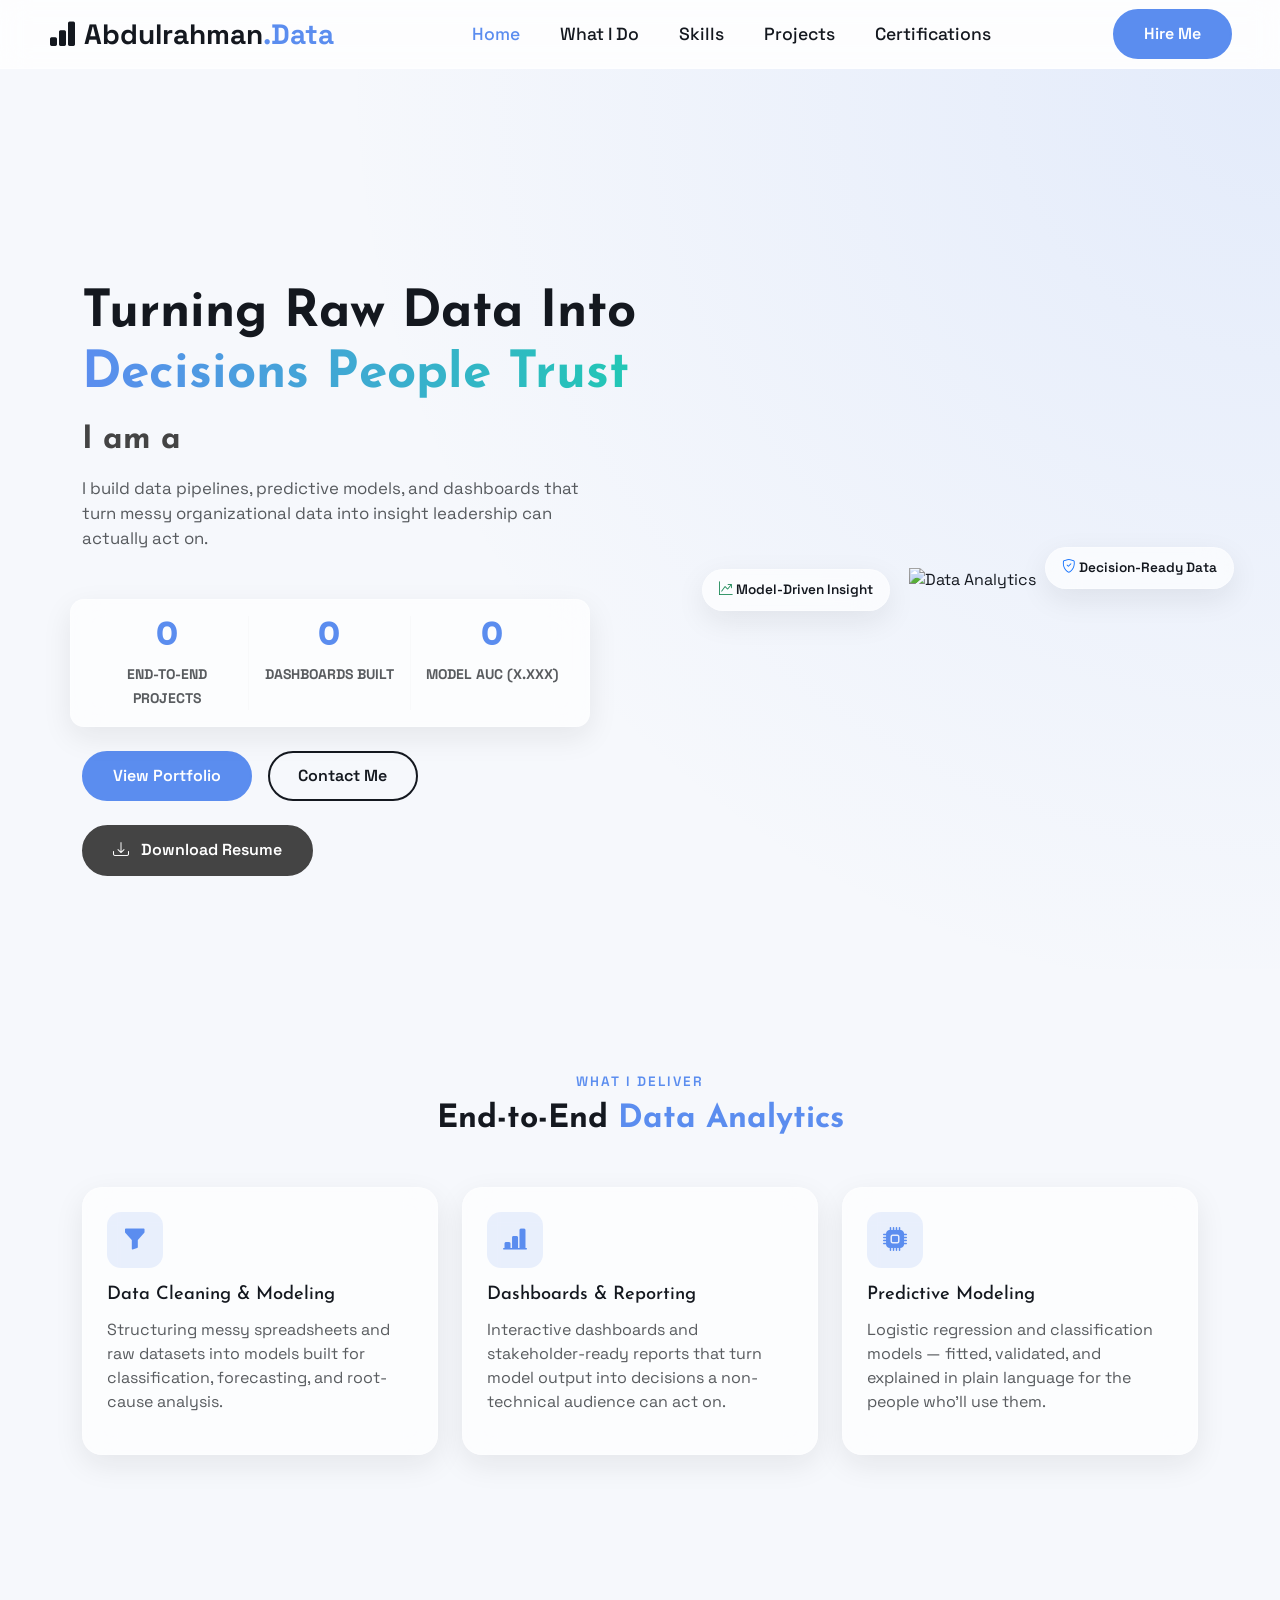
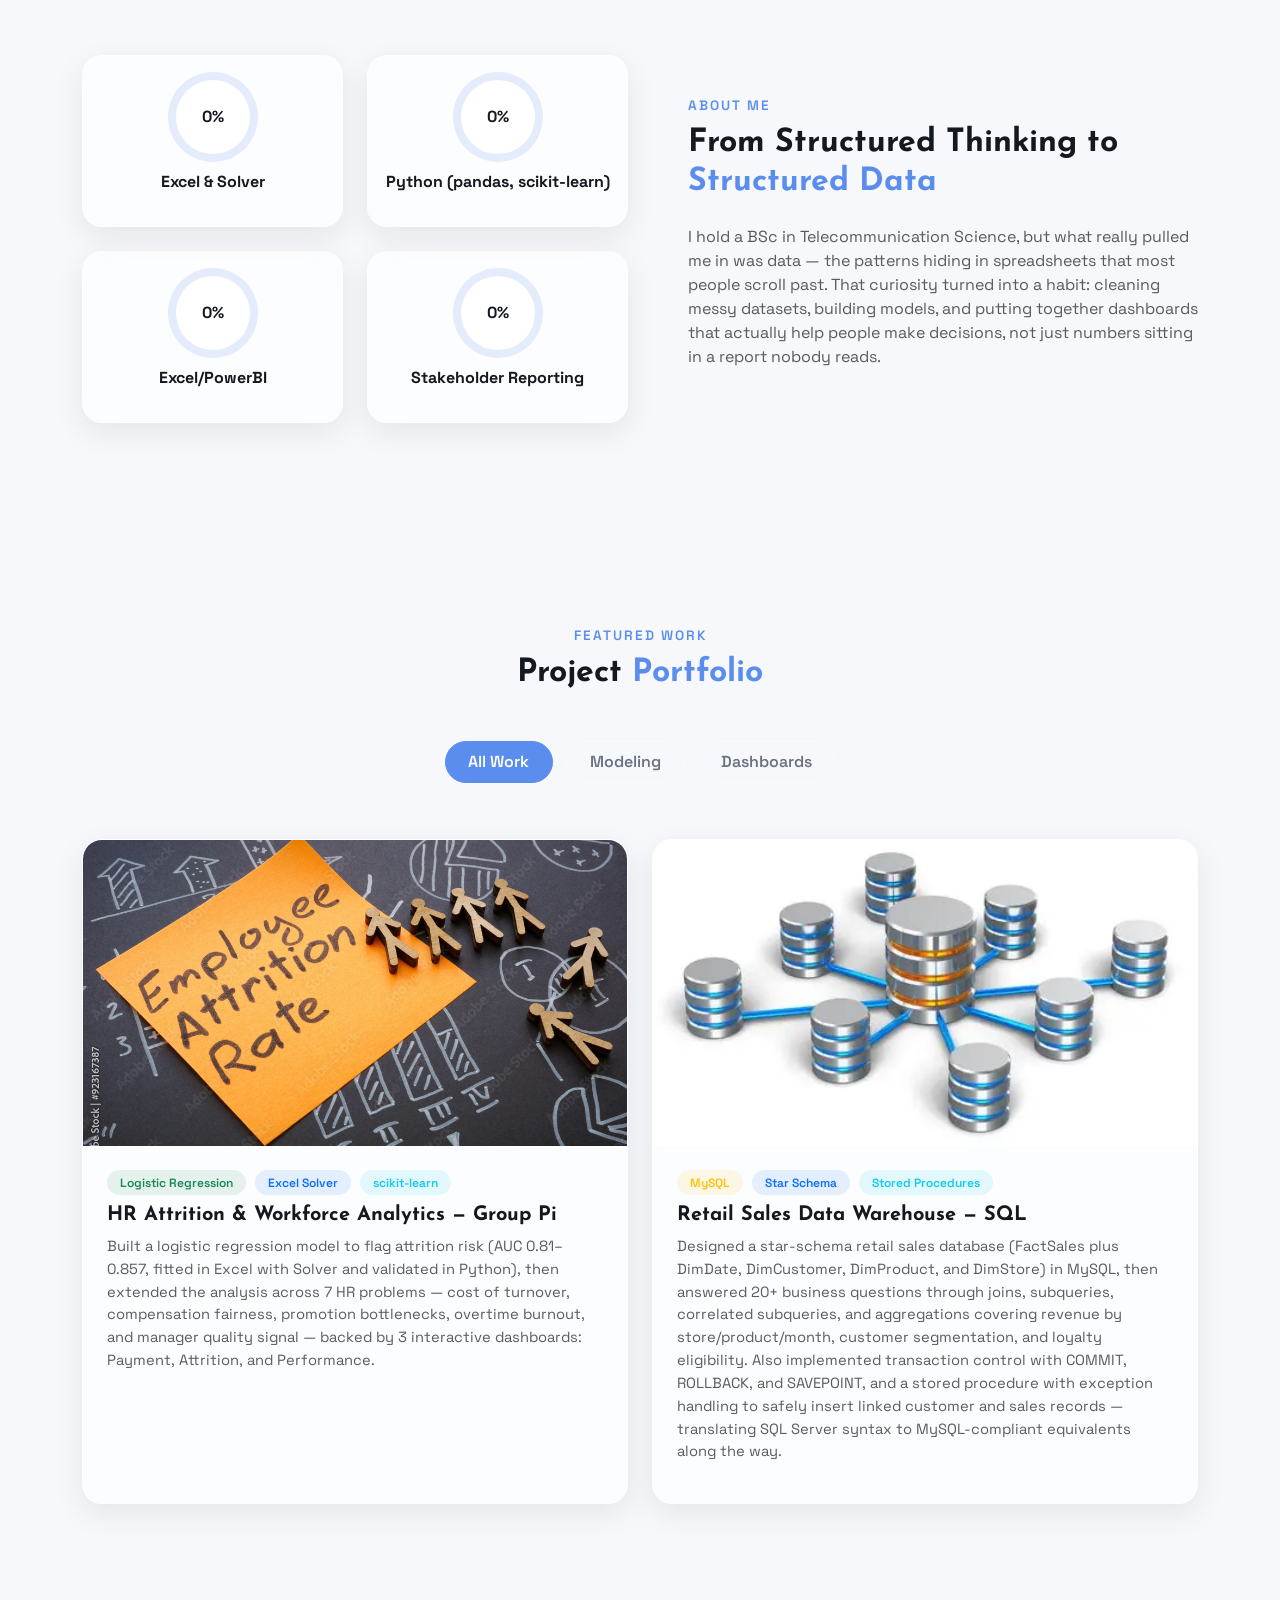
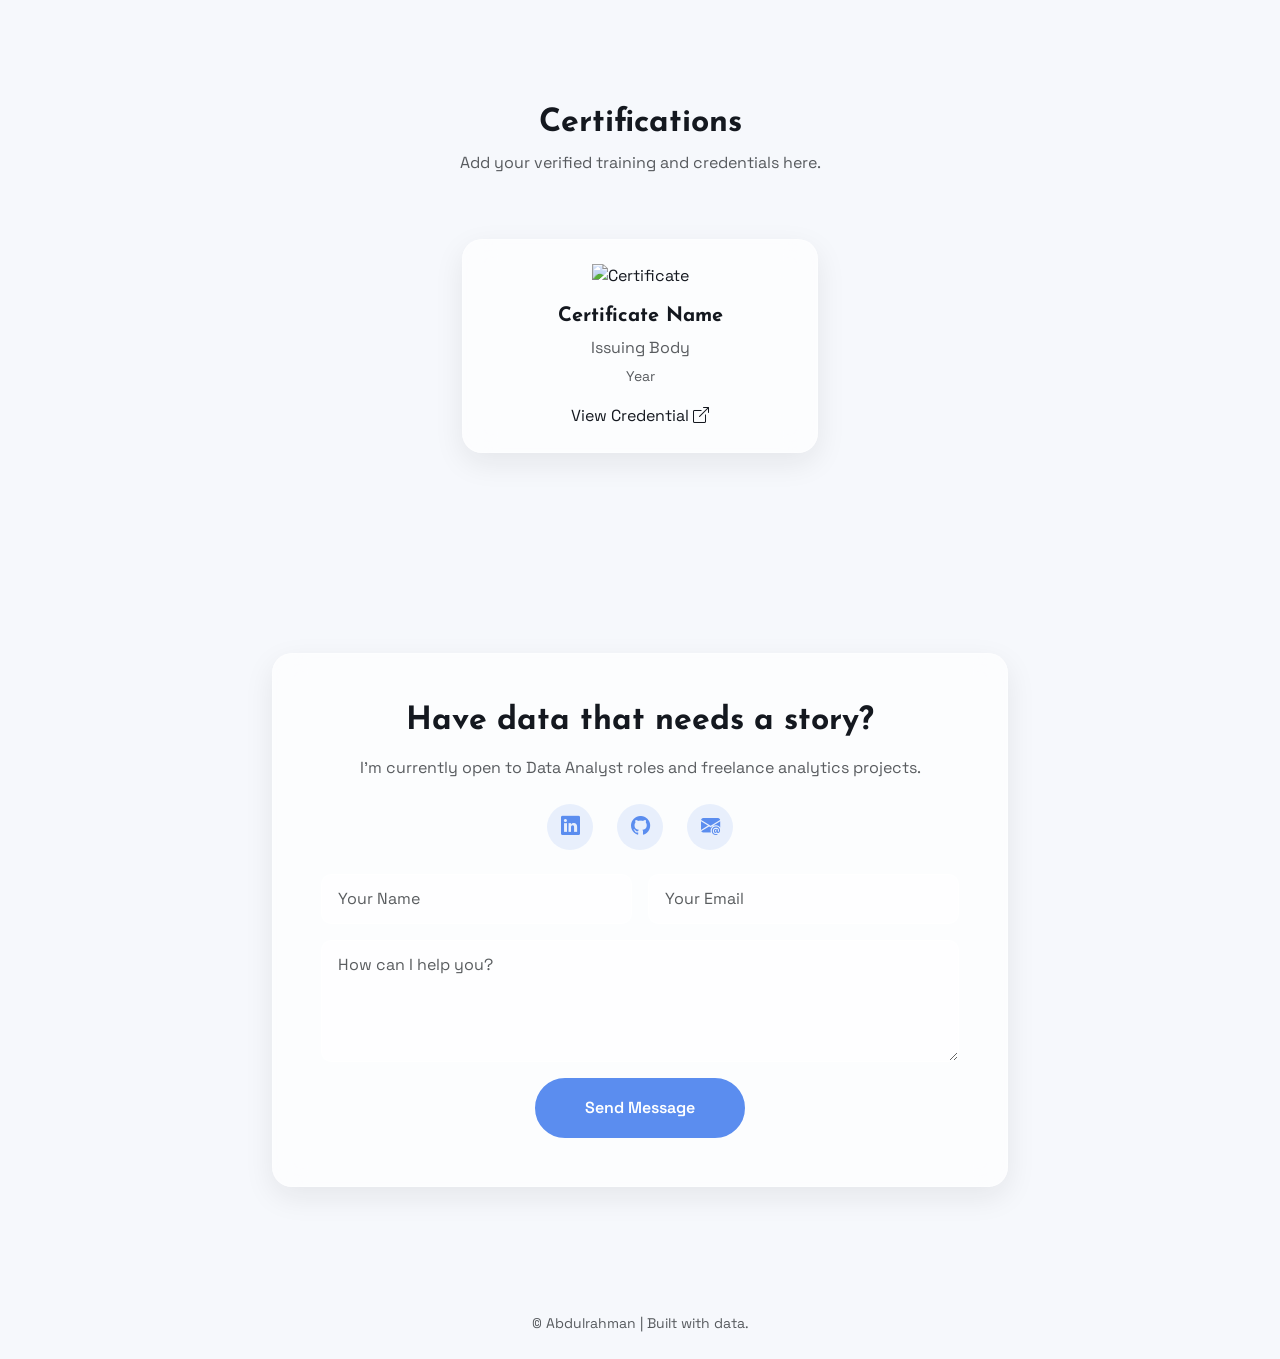
==== index.html @ 3215be4c "images" ====
<!DOCTYPE html>
<html lang="en">

<head>
  <meta charset="UTF-8" />
  <meta http-equiv="X-UA-Compatible" content="IE=edge" />
  <meta name="viewport" content="width=device-width, initial-scale=1.0" />
  <title>Abdulrahman | Data Analyst</title>

  <link href="https://cdn.jsdelivr.net/npm/bootstrap@5.2.3/dist/css/bootstrap.min.css" rel="stylesheet" />
  <link rel="stylesheet" href="style.css" />

  <link rel="preconnect" href="https://fonts.googleapis.com" />
  <link rel="preconnect" href="https://fonts.gstatic.com" crossorigin />
  <link
    href="https://fonts.googleapis.com/css2?family=Josefin+Sans:wght@300;400;600;700&family=Space+Grotesk:wght@300;500;700&display=swap"
    rel="stylesheet" />

  <link rel="stylesheet" href="https://cdn.jsdelivr.net/npm/bootstrap-icons@1.10.4/font/bootstrap-icons.css" />
  <link rel="stylesheet" href="https://unpkg.com/aos@next/dist/aos.css" />

  <script src="https://ajax.googleapis.com/ajax/libs/jquery/3.6.4/jquery.min.js"></script>
  <script src="https://unpkg.com/typed.js@2.0.16/dist/typed.umd.js"></script>
</head>

<body>

  <!-- ============ NAV ============ -->
  <nav id="navbar-top" class="navbar navbar-expand-lg navbar-light fixed-top glass-nav">
    <div class="container-fluid px-5">
      <a class="navbar-brand fw-bold fs-3 brand-text" href="#">
        <i class="bi bi-bar-chart-fill me-2"></i>Abdulrahman<span style="color:var(--primary)">.Data</span>
      </a>
      <button class="nav-menu d-md-none" type="button" data-bs-toggle="collapse" data-bs-target="#navbarNav">
        <i class="bi bi-list"></i>
      </button>
      <div class="collapse navbar-collapse justify-content-center" id="navbarNav">
        <ul class="navbar-nav gap-4" style="font-size: 1.1rem">
          <li class="nav-item"><a class="nav-link active" href="#home">Home</a></li>
          <li class="nav-item"><a class="nav-link" href="#service">What I Do</a></li>
          <li class="nav-item"><a class="nav-link" href="#about">Skills</a></li>
          <li class="nav-item"><a class="nav-link" href="#portfolio">Projects</a></li>
          <li class="nav-item"><a class="nav-link" href="#certifications">Certifications</a></li>
        </ul>
      </div>
      <a href="#contact" class="d-none d-md-block">
        <button class="c-btn glow-on-hover">Hire Me</button>
      </a>
    </div>
  </nav>

  <!-- ============ HERO ============ -->
  <section class="home d-flex align-items-center position-relative" id="home">
    <canvas id="neural-canvas"></canvas>

    <div class="container position-relative z-2">
      <div class="row justify-content-between align-items-center">

        <div class="col-lg-7 text-center text-lg-start" data-aos="fade-right">
          <h2 class="hero-title">
            Turning Raw Data Into <br />
            <span class="text-gradient">Decisions People Trust</span>
          </h2>

          <h3 class="mt-3 fs-2 fw-bold" style="color: #444;">
            I am a <span class="auto-type" style="color: var(--primary);"></span>
          </h3>

          <p class="text-muted hero-desc mt-3">
            I build data pipelines, predictive models, and dashboards that turn messy
            organizational data into insight leadership can actually act on.
          </p>

          <div class="row mt-5 mb-4 counter-wrapper glass-panel p-3">
            <div class="col-4 text-center border-end border-light">
              <h2 class="fw-bold counter-value" data-target="7">0</h2>
              <small class="text-uppercase fw-bold text-muted">End-to-End Projects</small>
            </div>
            <div class="col-4 text-center border-end border-light">
              <h2 class="fw-bold counter-value" data-target="3">0</h2>
              <small class="text-uppercase fw-bold text-muted">Dashboards Built</small>
            </div>
            <div class="col-4 text-center">
              <h2 class="fw-bold counter-value" data-target="857" data-decimal="true">0</h2>
              <small class="text-uppercase fw-bold text-muted">Model AUC (x.xxx)</small>
            </div>
          </div>

          <div class="d-flex gap-3 justify-content-center justify-content-lg-start">
            <a href="#portfolio" class="c-btn glow-on-hover">View Portfolio</a>
            <a href="#contact" class="c-btn-outline">Contact Me</a>
          </div>

          <div class="mt-4 d-flex justify-content-center justify-content-lg-start">
            <a href="resume.pdf" download class="c-btn glow-on-hover" style="background:#444; border-color:#444;">
              <i class="bi bi-download me-2"></i>
              Download Resume
            </a>
          </div>
        </div>

        <div class="col-lg-5 d-none d-lg-block text-center" data-aos="fade-left">
          <div class="hero-img-container">
            <img src="images/hero-placeholder.png" class="img-fluid floating-anim" alt="Data Analytics" />
            <div class="floating-badge badge-1 glass-card">
              <i class="bi bi-graph-up-arrow text-success"></i> Model-Driven Insight
            </div>
            <div class="floating-badge badge-2 glass-card">
              <i class="bi bi-shield-check text-primary"></i> Decision-Ready Data
            </div>
          </div>
        </div>

      </div>
    </div>
  </section>

  <!-- ============ WHAT I DO ============ -->
  <section class="expertise section-padding" id="service">
    <div class="container">
      <div class="section-header text-center mb-5" data-aos="fade-up">
        <span class="sub-title">What I Deliver</span>
        <h2 class="fw-bold">End-to-End <span class="text-highlight">Data Analytics</span></h2>
      </div>

      <div class="row g-4">
        <div class="col-lg-4 col-md-6" data-aos="fade-up" data-aos-delay="100">
          <div class="service-card glass-card h-100 p-4">
            <div class="icon-box mb-3"><i class="bi bi-funnel-fill"></i></div>
            <h4>Data Cleaning &amp; Modeling</h4>
            <p class="text-muted">
              Structuring messy spreadsheets and raw datasets into models built for
              classification, forecasting, and root-cause analysis.
            </p>
          </div>
        </div>

        <div class="col-lg-4 col-md-6" data-aos="fade-up" data-aos-delay="200">
          <div class="service-card glass-card h-100 p-4">
            <div class="icon-box mb-3"><i class="bi bi-bar-chart-line-fill"></i></div>
            <h4>Dashboards &amp; Reporting</h4>
            <p class="text-muted">
              Interactive dashboards and stakeholder-ready reports that turn model
              output into decisions a non-technical audience can act on.
            </p>
          </div>
        </div>

        <div class="col-lg-4 col-md-6" data-aos="fade-up" data-aos-delay="300">
          <div class="service-card glass-card h-100 p-4">
            <div class="icon-box mb-3"><i class="bi bi-cpu-fill"></i></div>
            <h4>Predictive Modeling</h4>
            <p class="text-muted">
              Logistic regression and classification models — fitted, validated,
              and explained in plain language for the people who'll use them.
            </p>
          </div>
        </div>
      </div>
    </div>
  </section>

  <!-- ============ SKILLS ============ -->
  <section class="skill section-padding position-relative" id="about">
    <div class="container">
      <div class="row align-items-center">
        <div class="col-lg-6" data-aos="fade-right">
          <div class="row g-4">
            <div class="col-6">
              <div class="skill-card glass-card text-center p-3">
                <div class="circular-progress skill-excel mx-auto">
                  <span class="progress-value skill-excel-val">0%</span>
                </div>
                <p class="mt-2 fw-bold">Excel &amp; Solver</p>
              </div>
            </div>
            <div class="col-6">
              <div class="skill-card glass-card text-center p-3">
                <div class="circular-progress skill-python mx-auto">
                  <span class="progress-value skill-python-val">0%</span>
                </div>
                <p class="mt-2 fw-bold">Python (pandas, scikit-learn)</p>
              </div>
            </div>
            <div class="col-6">
              <div class="skill-card glass-card text-center p-3">
                <div class="circular-progress skill-dash mx-auto">
                  <span class="progress-value skill-dash-val">0%</span>
                </div>
                <p class="mt-2 fw-bold">Excel/PowerBI</p>
              </div>
            </div>
            <div class="col-6">
              <div class="skill-card glass-card text-center p-3">
                <div class="circular-progress skill-report mx-auto">
                  <span class="progress-value skill-report-val">0%</span>
                </div>
                <p class="mt-2 fw-bold">Stakeholder Reporting</p>
              </div>
            </div>
          </div>
        </div>

        <div class="col-lg-6 mt-5 mt-lg-0 ps-lg-5" data-aos="fade-left">
          <span class="sub-title">About Me</span>
          <h2 class="fw-bold mb-4">From Structured Thinking to <span class="text-highlight">Structured Data</span></h2>
          <p class="text-muted">
            I hold a BSc in Telecommunication Science, but what really pulled me in
            was data — the patterns hiding in spreadsheets that most people scroll
            past. That curiosity turned into a habit: cleaning messy datasets,
            building models, and putting together dashboards that actually help
            people make decisions, not just numbers sitting in a report nobody reads.
          </p>
        </div>
      </div>
    </div>
  </section>

  <!-- ============ PORTFOLIO ============ -->
  <section class="portfolio section-padding" id="portfolio">
    <div class="container">
      <div class="section-header text-center mb-5">
        <span class="sub-title">Featured Work</span>
        <h2 class="fw-bold">Project <span class="text-highlight">Portfolio</span></h2>
      </div>

      <div id="myBtnContainer" class="text-center mb-5">
        <button class="filter-item active" data-filter="all">All Work</button>
        <button class="filter-item" data-filter="modeling">Modeling</button>
        <button class="filter-item" data-filter="dashboard">Dashboards</button>
      </div>

      <div class="row g-4 portfolio-container">

        <!-- Project 1: HR Attrition Capstone (real project) -->
        <div class="col-lg-6 post modeling dashboard all" data-aos="zoom-in">
          <div class="project-card glass-card">
            <div class="card-img-wrapper">
              <img src="images/attrition.png" class="card-img-top" alt="HR Attrition Capstone">
              <div class="overlay">
                <a href="#" target="_blank">
                  <i class="bi bi-link-45deg"></i>
                </a>
              </div>
            </div>
            <div class="card-body p-4">
              <div class="tags mb-2">
                <span class="badge bg-success bg-opacity-10 text-success">Logistic Regression</span>
                <span class="badge bg-primary bg-opacity-10 text-primary">Excel Solver</span>
                <span class="badge bg-info bg-opacity-10 text-info">scikit-learn</span>
              </div>
              <h5 class="fw-bold">HR Attrition &amp; Workforce Analytics — Group Pi</h5>
              <p class="text-small text-muted">
                Built a logistic regression model to flag attrition risk (AUC 0.81–0.857,
                fitted in Excel with Solver and validated in Python), then extended the
                analysis across 7 HR problems — cost of turnover, compensation fairness,
                promotion bottlenecks, overtime burnout, and manager quality signal —
                backed by 3 interactive dashboards: Payment, Attrition, and Performance.
              </p>
            </div>
          </div>
        </div>

        <!-- Project 2: SQL Retail Sales Data Warehouse -->
        <div class="col-lg-6 post modeling all" data-aos="zoom-in">
          <div class="project-card glass-card">
            <div class="card-img-wrapper">
              <img src="images/sql.png" class="card-img-top" alt="SQL Retail Sales Data Warehouse">
              <div class="overlay">
                <a href="#" target="_blank">
                  <i class="bi bi-link-45deg"></i>
                </a>
              </div>
            </div>
            <div class="card-body p-4">
              <div class="tags mb-2">
                <span class="badge bg-warning bg-opacity-10 text-warning">MySQL</span>
                <span class="badge bg-primary bg-opacity-10 text-primary">Star Schema</span>
                <span class="badge bg-info bg-opacity-10 text-info">Stored Procedures</span>
              </div>
              <h5 class="fw-bold">Retail Sales Data Warehouse — SQL</h5>
              <p class="text-small text-muted">
                Designed a star-schema retail sales database (FactSales plus DimDate,
                DimCustomer, DimProduct, and DimStore) in MySQL, then answered 20+
                business questions through joins, subqueries, correlated subqueries,
                and aggregations covering revenue by store/product/month, customer
                segmentation, and loyalty eligibility. Also implemented transaction
                control with COMMIT, ROLLBACK, and SAVEPOINT, and a stored procedure
                with exception handling to safely insert linked customer and sales
                records — translating SQL Server syntax to MySQL-compliant equivalents
                along the way.
              </p>
            </div>
          </div>
        </div>

      </div>
    </div>
  </section>

  <!-- ============ CERTIFICATIONS ============ -->
  <section class="certifications section-padding" id="certifications">
    <div class="container">
      <div class="row mb-5">
        <div class="col text-center" data-aos="fade-up">
          <h2 class="section-title">Certifications</h2>
          <p class="text-muted">
            Add your verified training and credentials here.
          </p>
        </div>
      </div>

      <div class="row g-4 justify-content-center">
        <!-- Duplicate this card for each certificate -->
        <div class="col-md-6 col-lg-4" data-aos="fade-up">
          <div class="glass-card p-4 h-100 text-center">
            <img src="images/cert-placeholder.png" class="img-fluid mb-3" style="max-height:100px;" alt="Certificate">
            <h5 class="fw-bold">Certificate Name</h5>
            <p class="text-muted mb-1">Issuing Body</p>
            <small class="text-muted">Year</small>
            <div class="mt-3">
              <a href="#" target="_blank" class="text-decoration-none">
                View Credential <i class="bi bi-box-arrow-up-right"></i>
              </a>
            </div>
          </div>
        </div>
      </div>
    </div>
  </section>

  <!-- ============ CONTACT ============ -->
  <section class="contact section-padding" id="contact">
    <div class="container">
      <div class="row justify-content-center">
        <div class="col-lg-8">
          <div class="glass-card p-5 text-center" data-aos="fade-up">
            <h2 class="fw-bold mb-3">Have data that needs a story?</h2>
            <p class="text-muted mb-4">
              I'm currently open to Data Analyst roles and freelance analytics projects.
            </p>

            <div class="d-flex justify-content-center gap-4 mb-4 social-icons">
              <a href="https://linkedin.com/in/your-profile" target="_blank"><i class="bi bi-linkedin"></i></a>
              <a href="https://github.com/your-username" target="_blank"><i class="bi bi-github"></i></a>
              <a href="mailto:your.email@example.com"><i class="bi bi-envelope-at-fill"></i></a>
            </div>

            <form action="https://formspree.io/f/your-form-id" method="POST" class="text-start">
              <div class="row g-3">
                <div class="col-md-6">
                  <input type="text" name="name" class="form-control glass-input" placeholder="Your Name" required>
                </div>
                <div class="col-md-6">
                  <input type="email" name="email" class="form-control glass-input" placeholder="Your Email" required>
                </div>
                <div class="col-12">
                  <textarea name="message" class="form-control glass-input" rows="4" placeholder="How can I help you?"
                    required></textarea>
                </div>
                <div class="col-12 text-center">
                  <button type="submit" class="c-btn glow-on-hover px-5 py-3">Send Message</button>
                </div>
              </div>
            </form>
          </div>
        </div>
      </div>
    </div>
  </section>

  <footer class="text-center py-4 text-muted">
    <small>&copy; <span id="year"></span> Abdulrahman | Built with data.</small>
  </footer>

  <button type="button" class="btn btn-floating" id="btn-back-to-top">
    <i class="bi bi-arrow-up"></i>
  </button>

  <script src="https://cdn.jsdelivr.net/npm/bootstrap@5.2.3/dist/js/bootstrap.bundle.min.js"></script>
  <script src="https://unpkg.com/aos@next/dist/aos.js"></script>
  <script>
    AOS.init({ duration: 1000, offset: 50, once: true });
  </script>
  <script src="script.js"></script>
</body>

</html>
---- style.css ----
/* ==========================================================
   Abdulrahman | Data Analyst — Portfolio Stylesheet
   ========================================================== */

:root {
  --primary: #5B8DEF;
  --primary-dark: #3D6BD6;
  --accent: #22C7B5;
  --dark: #14181F;
  --muted: #6B7280;
  --bg: #F6F8FC;
  --glass-bg: rgba(255, 255, 255, 0.65);
  --glass-border: rgba(255, 255, 255, 0.35);
  --radius-lg: 20px;
  --radius-md: 14px;
  --shadow-soft: 0 10px 30px rgba(20, 24, 31, 0.08);
  --shadow-hover: 0 18px 40px rgba(20, 24, 31, 0.14);
  --font-heading: "Josefin Sans", sans-serif;
  --font-body: "Space Grotesk", sans-serif;
}

* {
  box-sizing: border-box;
}

html {
  scroll-behavior: smooth;
}

body {
  font-family: var(--font-body);
  color: var(--dark);
  background: var(--bg);
  overflow-x: hidden;
}

h1, h2, h3, h4, h5, h6 {
  font-family: var(--font-heading);
  color: var(--dark);
}

a {
  text-decoration: none;
  color: inherit;
}

/* ============ UTILITIES ============ */
.text-gradient {
  background: linear-gradient(90deg, var(--primary), var(--accent));
  -webkit-background-clip: text;
  background-clip: text;
  color: transparent;
}

.text-highlight {
  color: var(--primary);
}

.sub-title {
  display: inline-block;
  font-weight: 600;
  letter-spacing: 2px;
  text-transform: uppercase;
  font-size: 0.85rem;
  color: var(--primary);
  margin-bottom: 0.5rem;
}

.section-padding {
  padding: 100px 0;
}

/* ============ GLASS ELEMENTS ============ */
.glass-nav {
  background: rgba(255, 255, 255, 0.75);
  backdrop-filter: blur(14px);
  -webkit-backdrop-filter: blur(14px);
  border-bottom: 1px solid var(--glass-border);
  transition: all 0.3s ease;
}

.glass-panel,
.glass-card {
  background: var(--glass-bg);
  backdrop-filter: blur(16px);
  -webkit-backdrop-filter: blur(16px);
  border: 1px solid var(--glass-border);
  border-radius: var(--radius-lg);
  box-shadow: var(--shadow-soft);
  transition: transform 0.3s ease, box-shadow 0.3s ease;
}

.glass-card:hover {
  transform: translateY(-6px);
  box-shadow: var(--shadow-hover);
}

.glass-input {
  background: rgba(255, 255, 255, 0.6);
  border: 1px solid var(--glass-border);
  border-radius: 10px;
  padding: 0.75rem 1rem;
}

.glass-input:focus {
  background: #fff;
  border-color: var(--primary);
  box-shadow: 0 0 0 3px rgba(91, 141, 239, 0.15);
  outline: none;
}

/* ============ NAV ============ */
.brand-text {
  color: var(--dark);
}

.navbar-nav .nav-link {
  color: var(--dark);
  font-weight: 500;
  position: relative;
}

.navbar-nav .nav-link.active,
.navbar-nav .nav-link:hover {
  color: var(--primary);
}

.nav-menu {
  background: transparent;
  border: none;
  font-size: 1.6rem;
  color: var(--dark);
}

/* ============ BUTTONS ============ */
.c-btn {
  display: inline-block;
  background: var(--primary);
  color: #fff;
  border: 2px solid var(--primary);
  padding: 0.7rem 1.8rem;
  border-radius: 50px;
  font-weight: 600;
  transition: all 0.3s ease;
}

.c-btn:hover {
  background: var(--primary-dark);
  border-color: var(--primary-dark);
  color: #fff;
  transform: translateY(-2px);
}

.c-btn-outline {
  display: inline-block;
  background: transparent;
  color: var(--dark);
  border: 2px solid var(--dark);
  padding: 0.7rem 1.8rem;
  border-radius: 50px;
  font-weight: 600;
  transition: all 0.3s ease;
}

.c-btn-outline:hover {
  background: var(--dark);
  color: #fff;
}

.glow-on-hover:hover {
  box-shadow: 0 0 20px rgba(91, 141, 239, 0.5);
}

/* ============ HERO ============ */
.home {
  min-height: 100vh;
  padding-top: 120px;
  position: relative;
  background: radial-gradient(circle at top right, rgba(91, 141, 239, 0.12), transparent 60%);
}

#neural-canvas {
  position: absolute;
  inset: 0;
  width: 100%;
  height: 100%;
  z-index: 1;
  pointer-events: none;
}

.z-2 {
  z-index: 2;
}

.hero-title {
  font-size: clamp(2.2rem, 4vw, 3.4rem);
  font-weight: 700;
  line-height: 1.2;
}

.hero-desc {
  max-width: 520px;
  font-size: 1.05rem;
}

.counter-wrapper {
  border-radius: var(--radius-md);
  max-width: 520px;
}

.counter-value {
  font-size: 2.2rem;
  color: var(--primary);
  margin-bottom: 0.2rem;
}

.hero-img-container {
  position: relative;
}

.floating-anim {
  animation: floatY 4s ease-in-out infinite;
}

@keyframes floatY {
  0%, 100% { transform: translateY(0); }
  50% { transform: translateY(-18px); }
}

.floating-badge {
  position: absolute;
  padding: 0.6rem 1rem;
  border-radius: 50px;
  font-size: 0.85rem;
  font-weight: 600;
  box-shadow: var(--shadow-soft);
}

.badge-1 {
  top: 10%;
  left: -10%;
}

.badge-2 {
  bottom: 12%;
  right: -8%;
}

/* ============ SERVICE / SKILL / EXPERTISE CARDS ============ */
.icon-box {
  width: 56px;
  height: 56px;
  display: flex;
  align-items: center;
  justify-content: center;
  border-radius: 14px;
  background: rgba(91, 141, 239, 0.12);
  color: var(--primary);
  font-size: 1.5rem;
}

.service-card h4 {
  font-size: 1.15rem;
  margin: 0.75rem 0;
}

.circular-progress {
  width: 90px;
  height: 90px;
  border-radius: 50%;
  background: conic-gradient(var(--primary) 0deg, rgba(91, 141, 239, 0.15) 0deg);
  display: flex;
  align-items: center;
  justify-content: center;
  position: relative;
}

.circular-progress::before {
  content: "";
  position: absolute;
  inset: 8px;
  background: #fff;
  border-radius: 50%;
}

.progress-value {
  position: relative;
  z-index: 1;
  font-weight: 700;
  color: var(--dark);
}

/* ============ PORTFOLIO ============ */
#myBtnContainer .filter-item {
  background: transparent;
  border: 1px solid var(--glass-border);
  padding: 0.5rem 1.4rem;
  margin: 0 0.3rem 0.5rem;
  border-radius: 50px;
  font-weight: 600;
  color: var(--muted);
  transition: all 0.25s ease;
}

#myBtnContainer .filter-item.active,
#myBtnContainer .filter-item:hover {
  background: var(--primary);
  border-color: var(--primary);
  color: #fff;
}

.project-card {
  overflow: hidden;
  height: 100%;
}

.card-img-wrapper {
  position: relative;
  overflow: hidden;
  aspect-ratio: 16 / 9;
  background: linear-gradient(135deg, rgba(91, 141, 239, 0.15), rgba(34, 199, 181, 0.15));
}

.card-img-wrapper img {
  width: 100%;
  height: 100%;
  object-fit: cover;
  transition: transform 0.4s ease;
}

.card-img-wrapper .overlay {
  position: absolute;
  inset: 0;
  background: rgba(20, 24, 31, 0.55);
  display: flex;
  align-items: center;
  justify-content: center;
  opacity: 0;
  transition: opacity 0.3s ease;
}

.card-img-wrapper .overlay i {
  color: #fff;
  font-size: 2rem;
}

.project-card:hover .card-img-wrapper .overlay {
  opacity: 1;
}

.project-card:hover .card-img-wrapper img {
  transform: scale(1.08);
}

.tags .badge {
  font-weight: 600;
  padding: 0.4rem 0.8rem;
  margin-right: 0.35rem;
  border-radius: 50px;
}

.text-small {
  font-size: 0.92rem;
  line-height: 1.55;
}

/* ============ CERTIFICATIONS ============ */
.section-title {
  font-weight: 700;
}

/* ============ CONTACT ============ */
.social-icons a {
  width: 46px;
  height: 46px;
  display: inline-flex;
  align-items: center;
  justify-content: center;
  border-radius: 50%;
  background: rgba(91, 141, 239, 0.12);
  color: var(--primary);
  font-size: 1.2rem;
  transition: all 0.25s ease;
}

.social-icons a:hover {
  background: var(--primary);
  color: #fff;
  transform: translateY(-3px);
}

/* ============ BACK TO TOP ============ */
#btn-back-to-top {
  position: fixed;
  bottom: 30px;
  right: 30px;
  width: 46px;
  height: 46px;
  border-radius: 50%;
  background: var(--primary);
  color: #fff;
  border: none;
  display: none;
  align-items: center;
  justify-content: center;
  box-shadow: var(--shadow-soft);
  z-index: 999;
}

#btn-back-to-top.show {
  display: flex;
}

/* ============ RESPONSIVE ============ */
@media (max-width: 768px) {
  .section-padding {
    padding: 70px 0;
  }
  .badge-1, .badge-2 {
    display: none;
  }
}
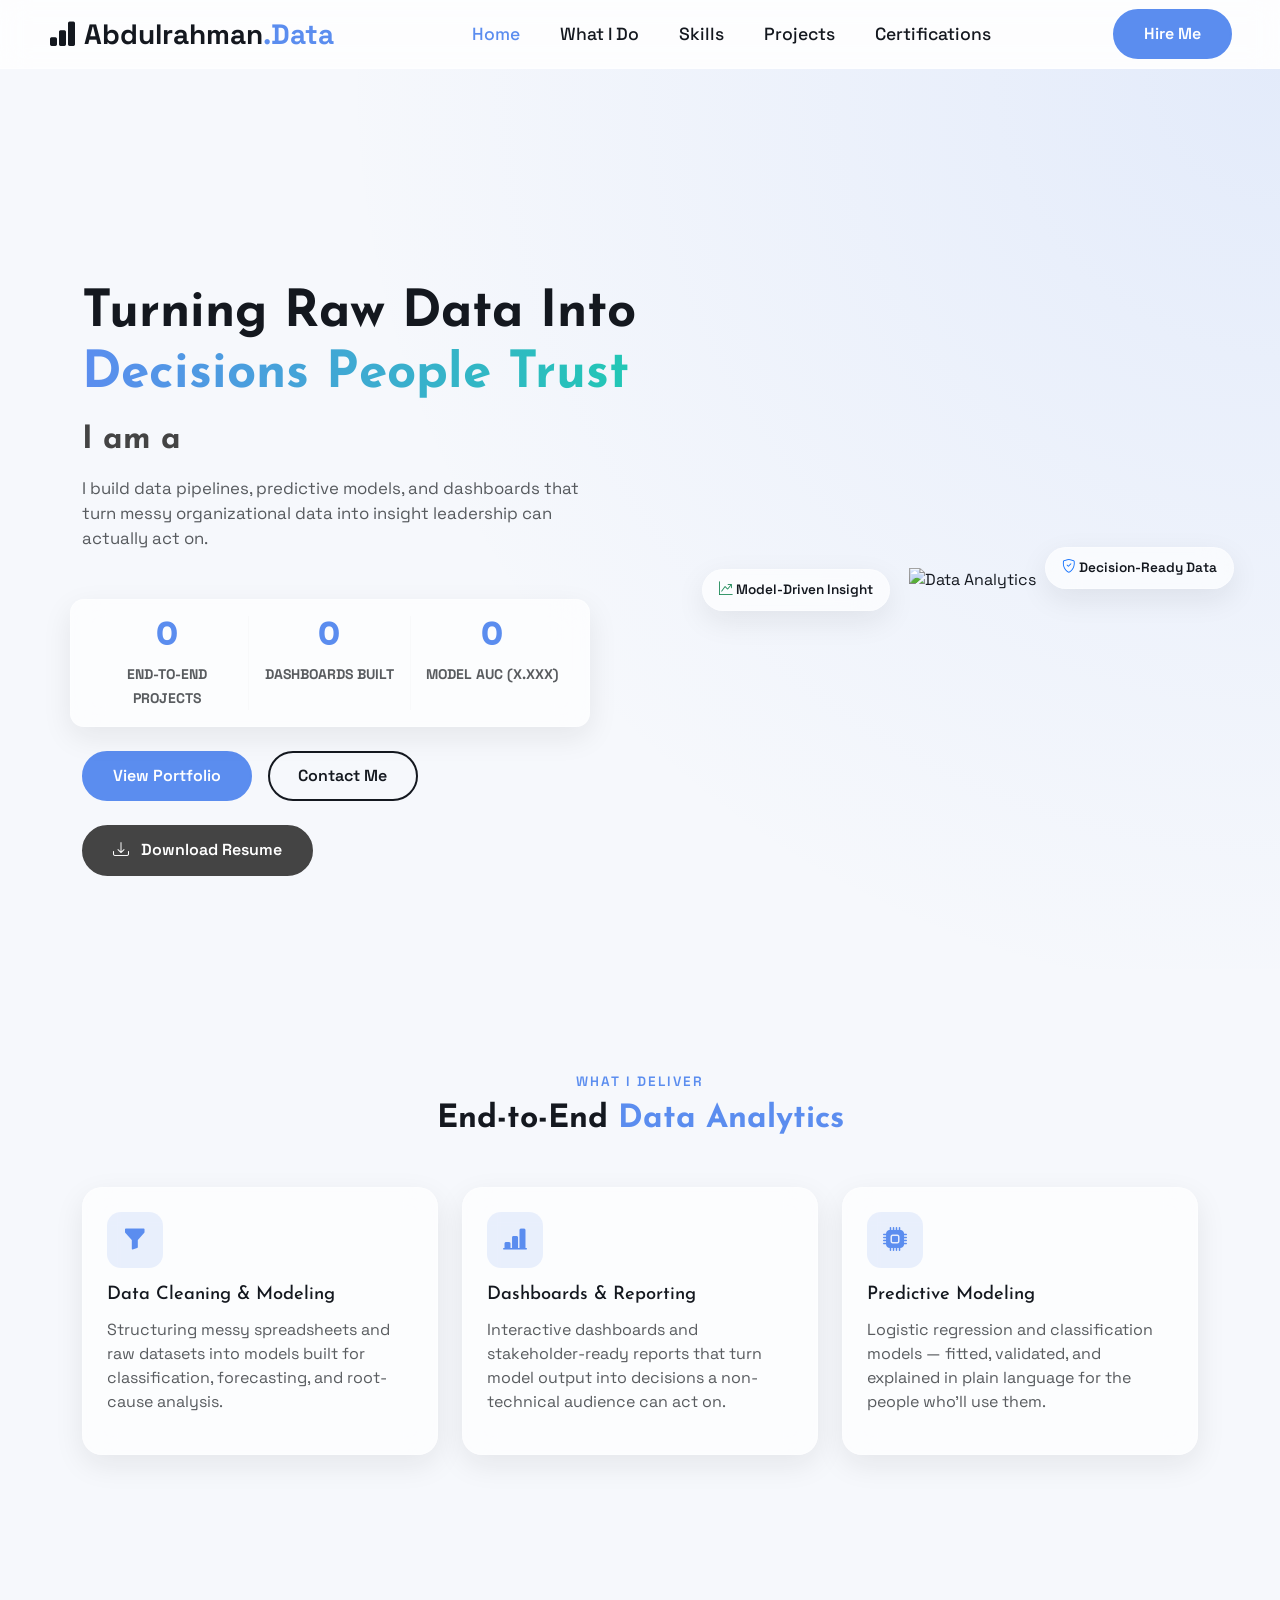
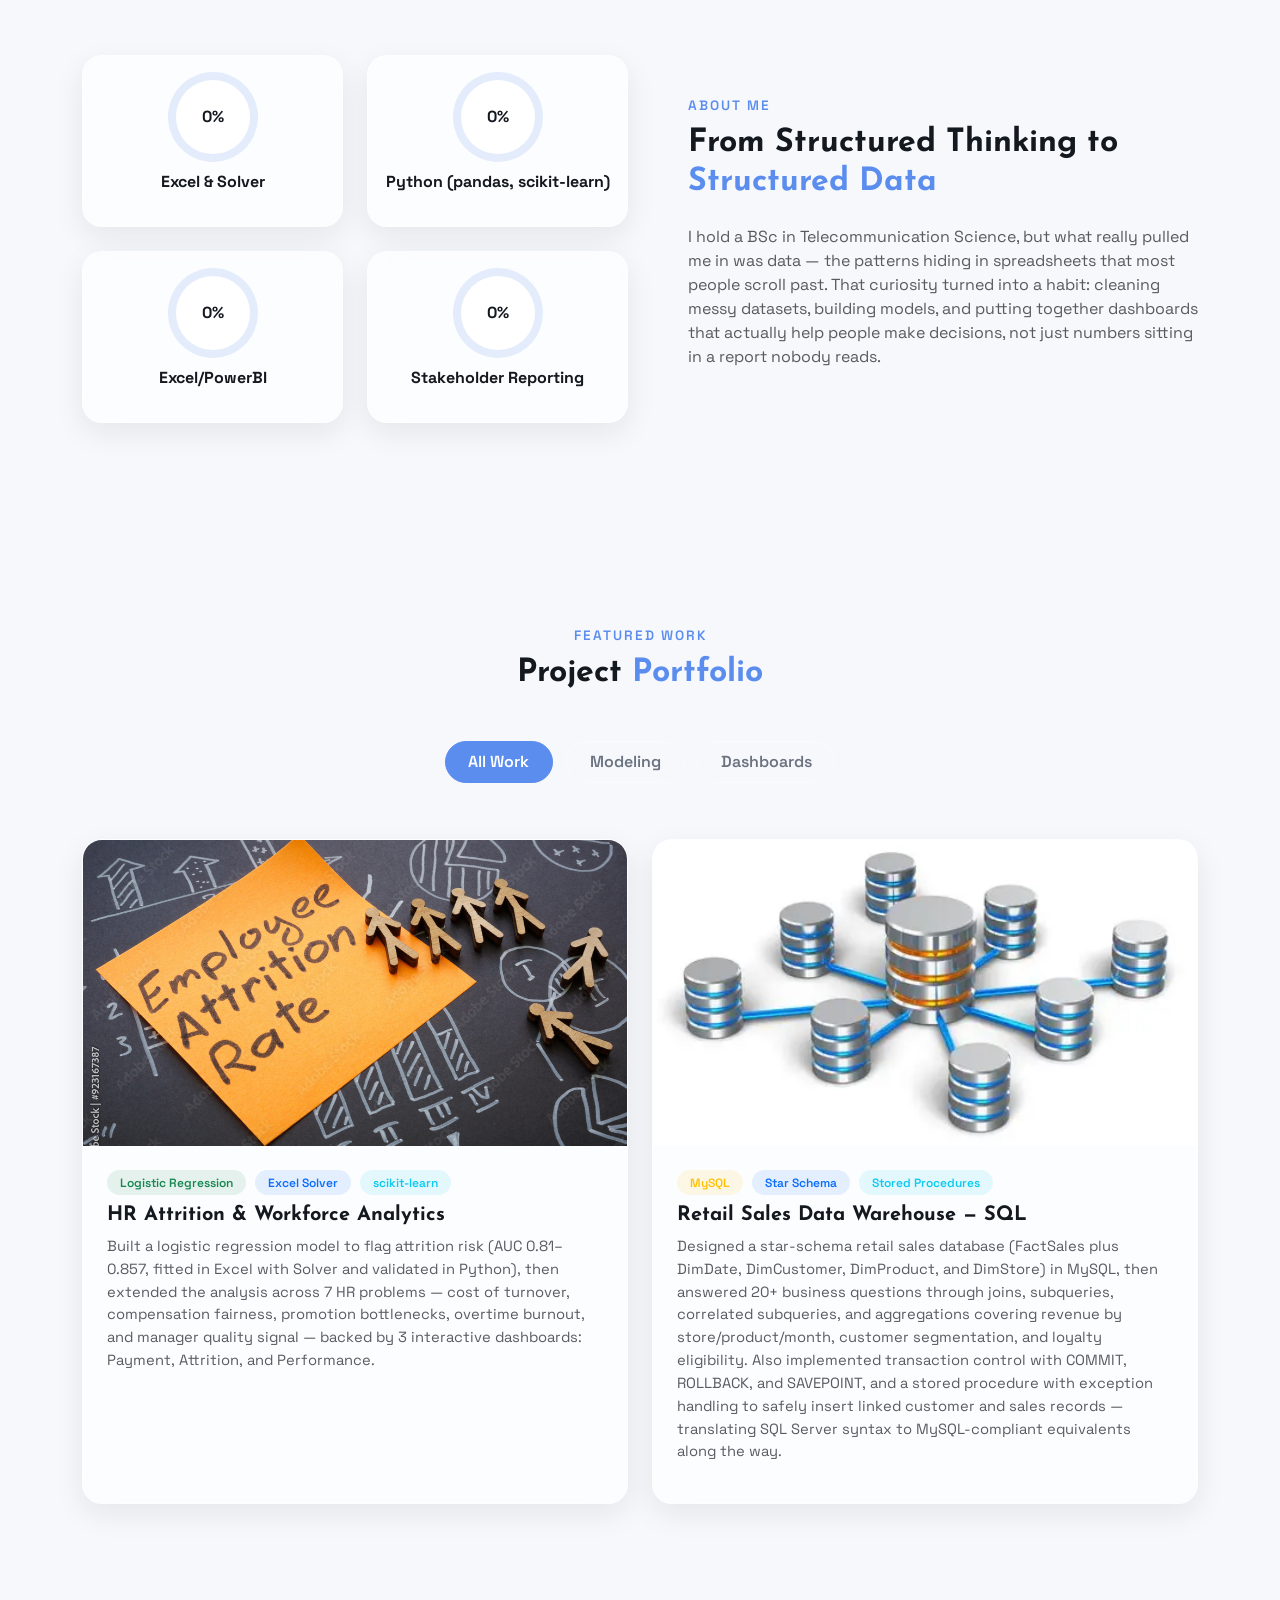
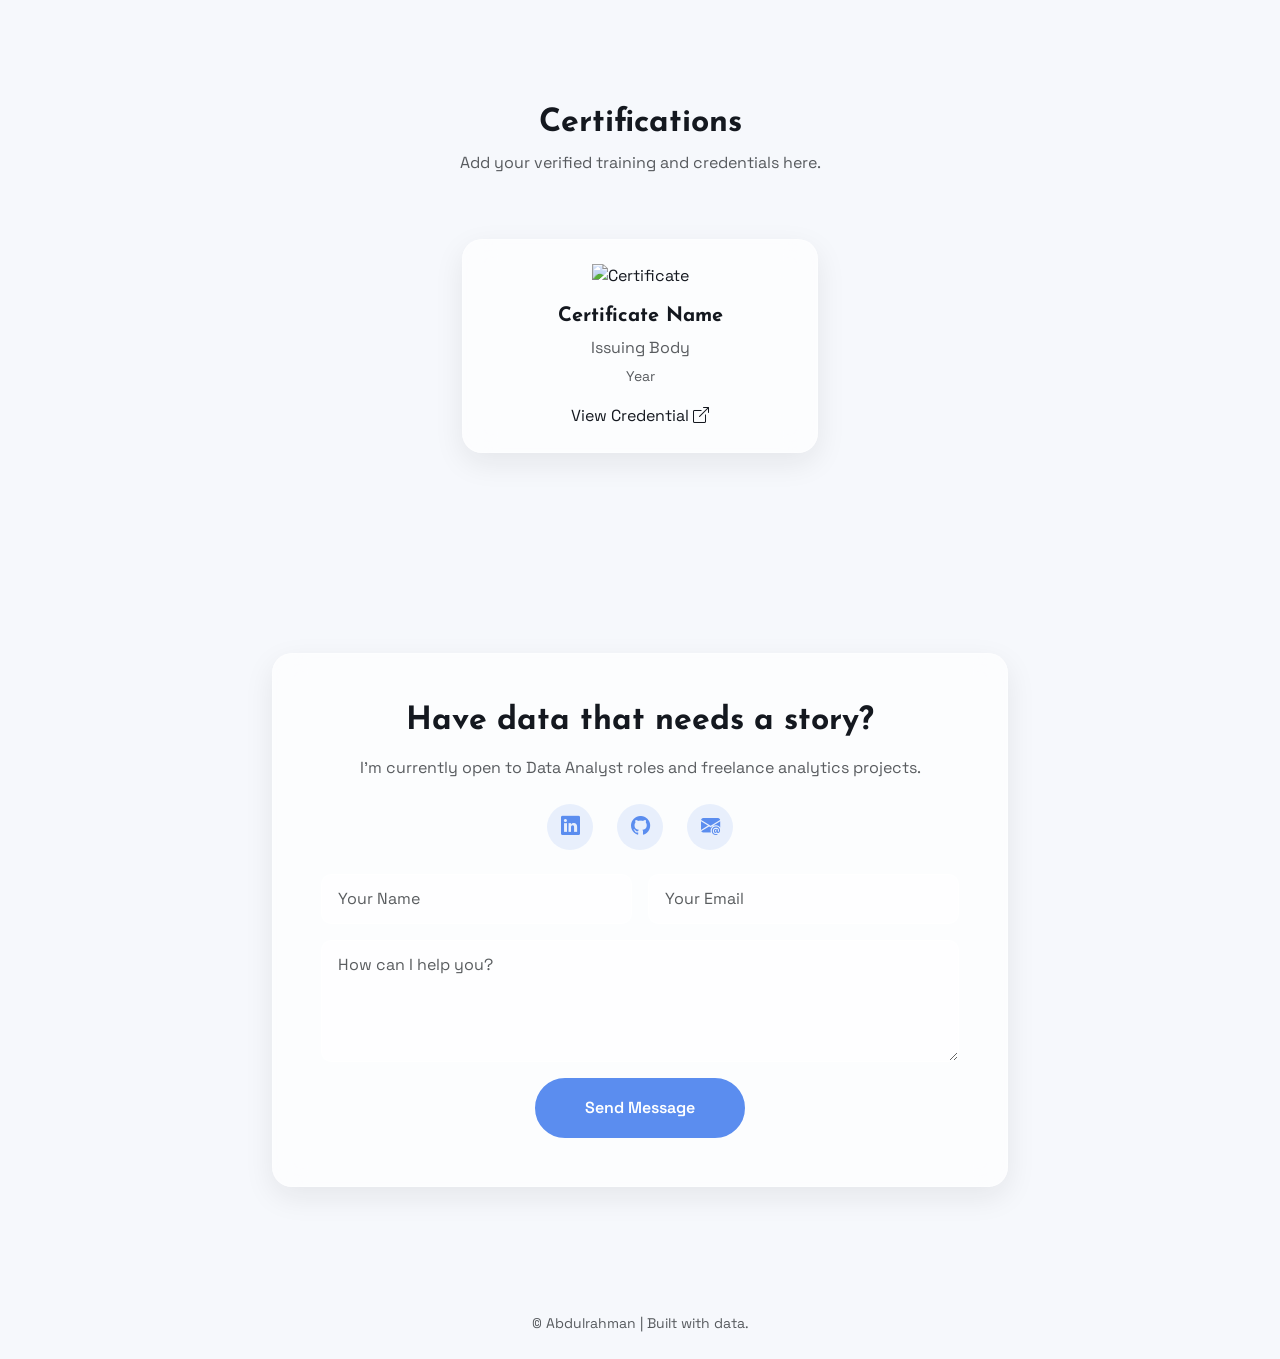
==== commit f9d9a41a: "images" ====
--- a/index.html
+++ b/index.html
@@ -249,7 +249,7 @@
                 <span class="badge bg-primary bg-opacity-10 text-primary">Excel Solver</span>
                 <span class="badge bg-info bg-opacity-10 text-info">scikit-learn</span>
               </div>
-              <h5 class="fw-bold">HR Attrition &amp; Workforce Analytics — Group Pi</h5>
+              <h5 class="fw-bold">HR Attrition &amp; Workforce Analytics</h5>
               <p class="text-small text-muted">
                 Built a logistic regression model to flag attrition risk (AUC 0.81–0.857,
                 fitted in Excel with Solver and validated in Python), then extended the
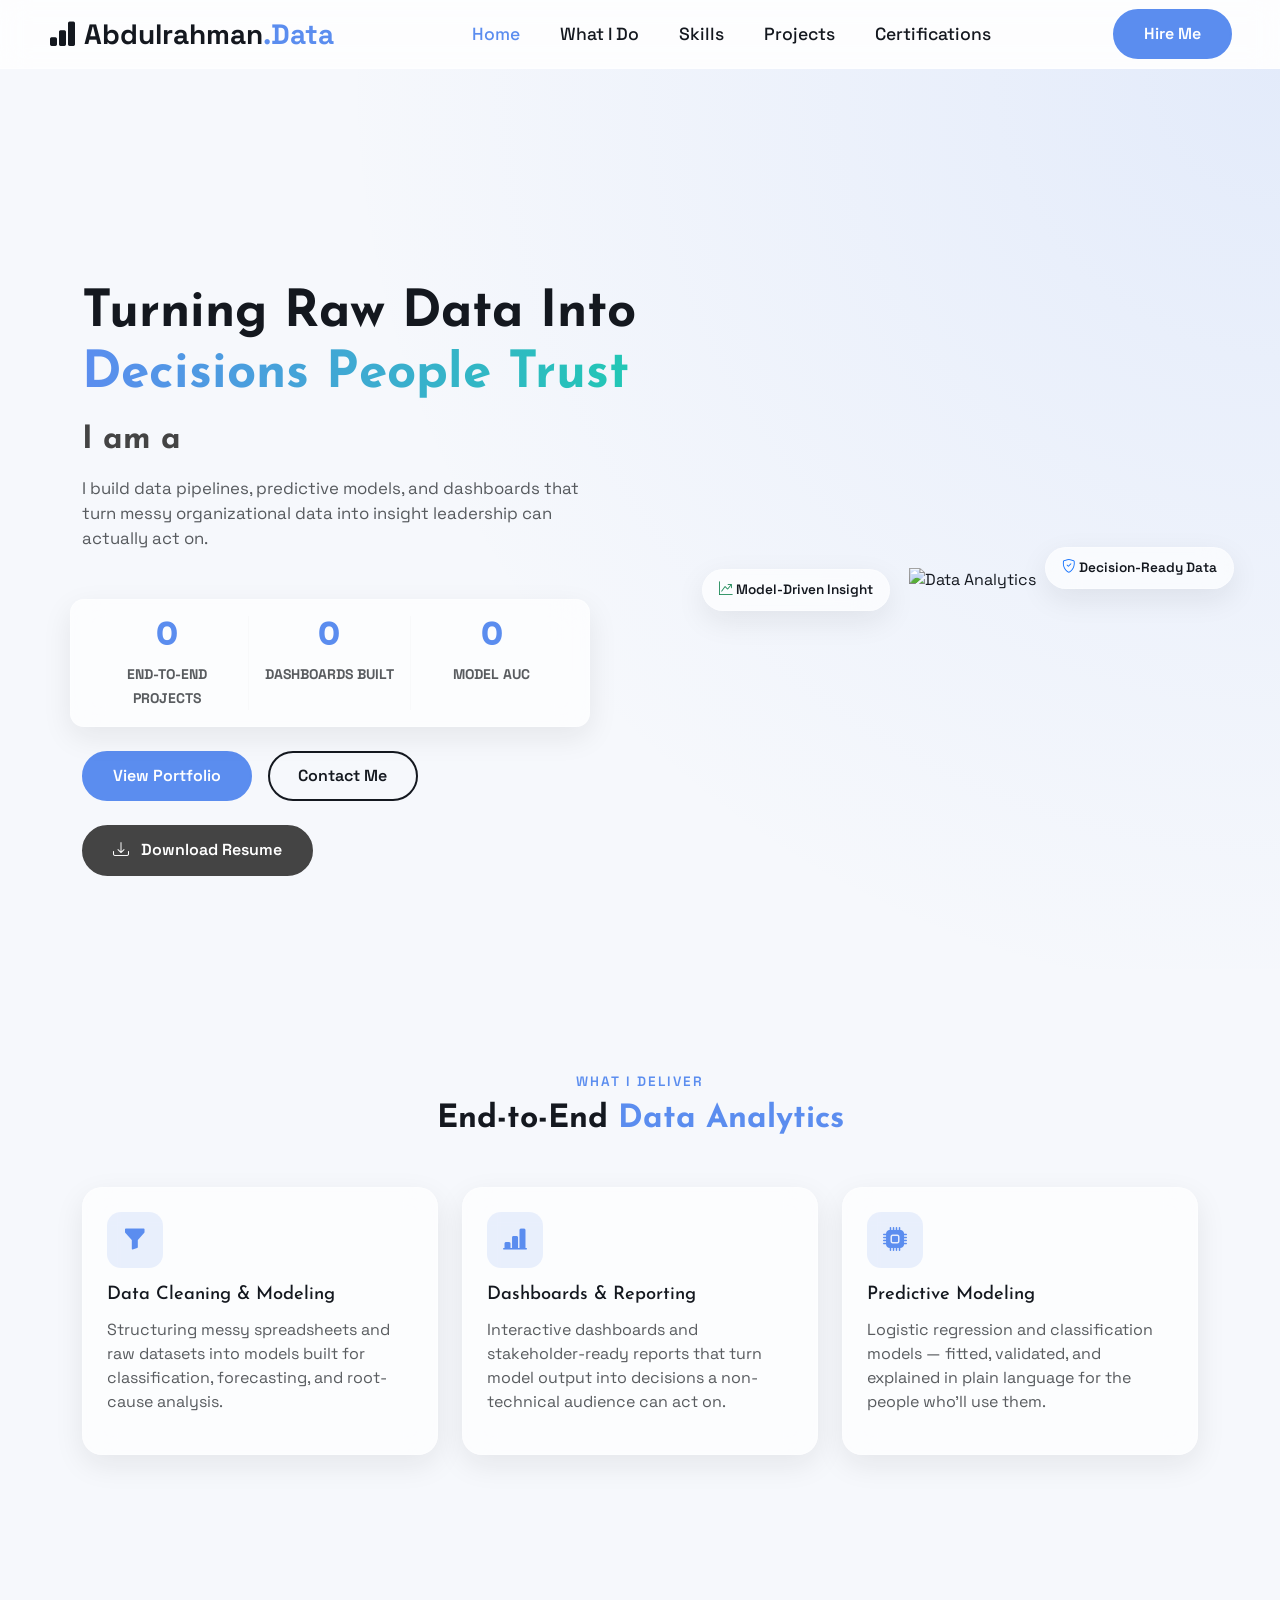
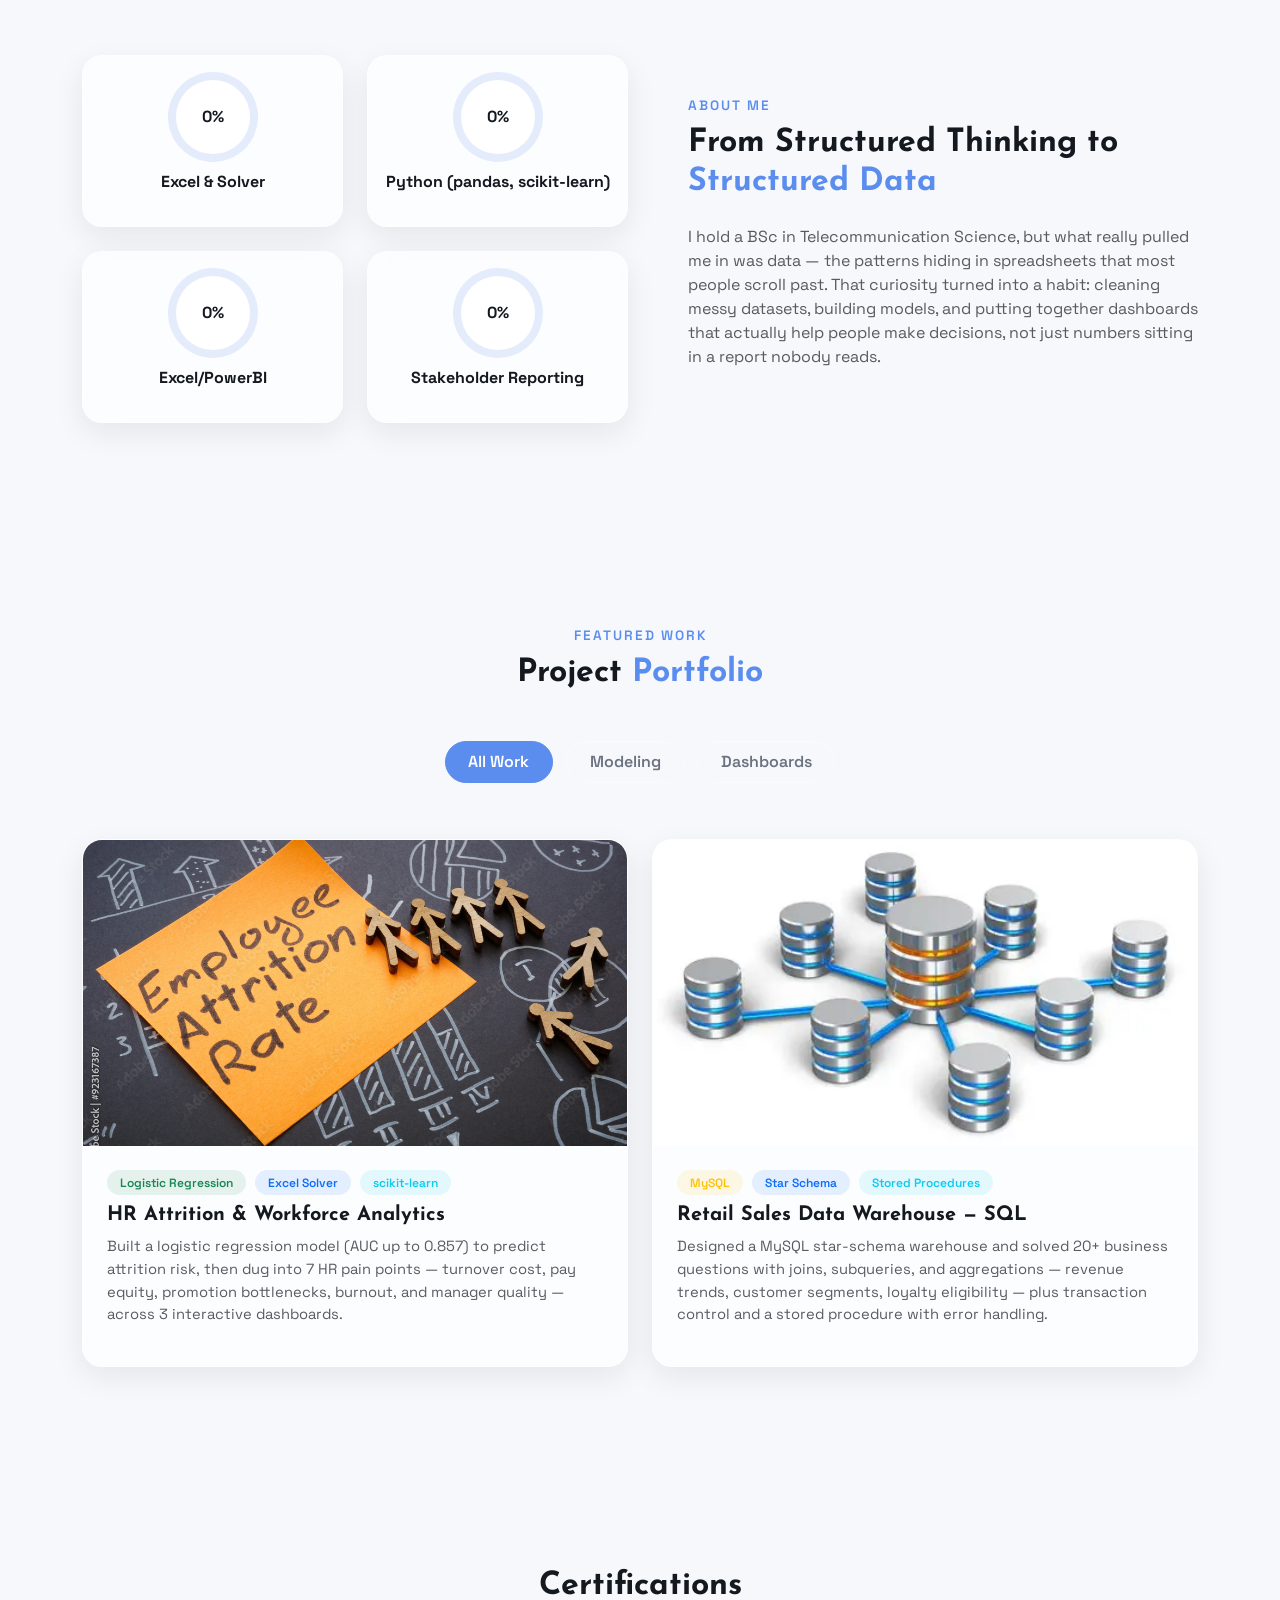
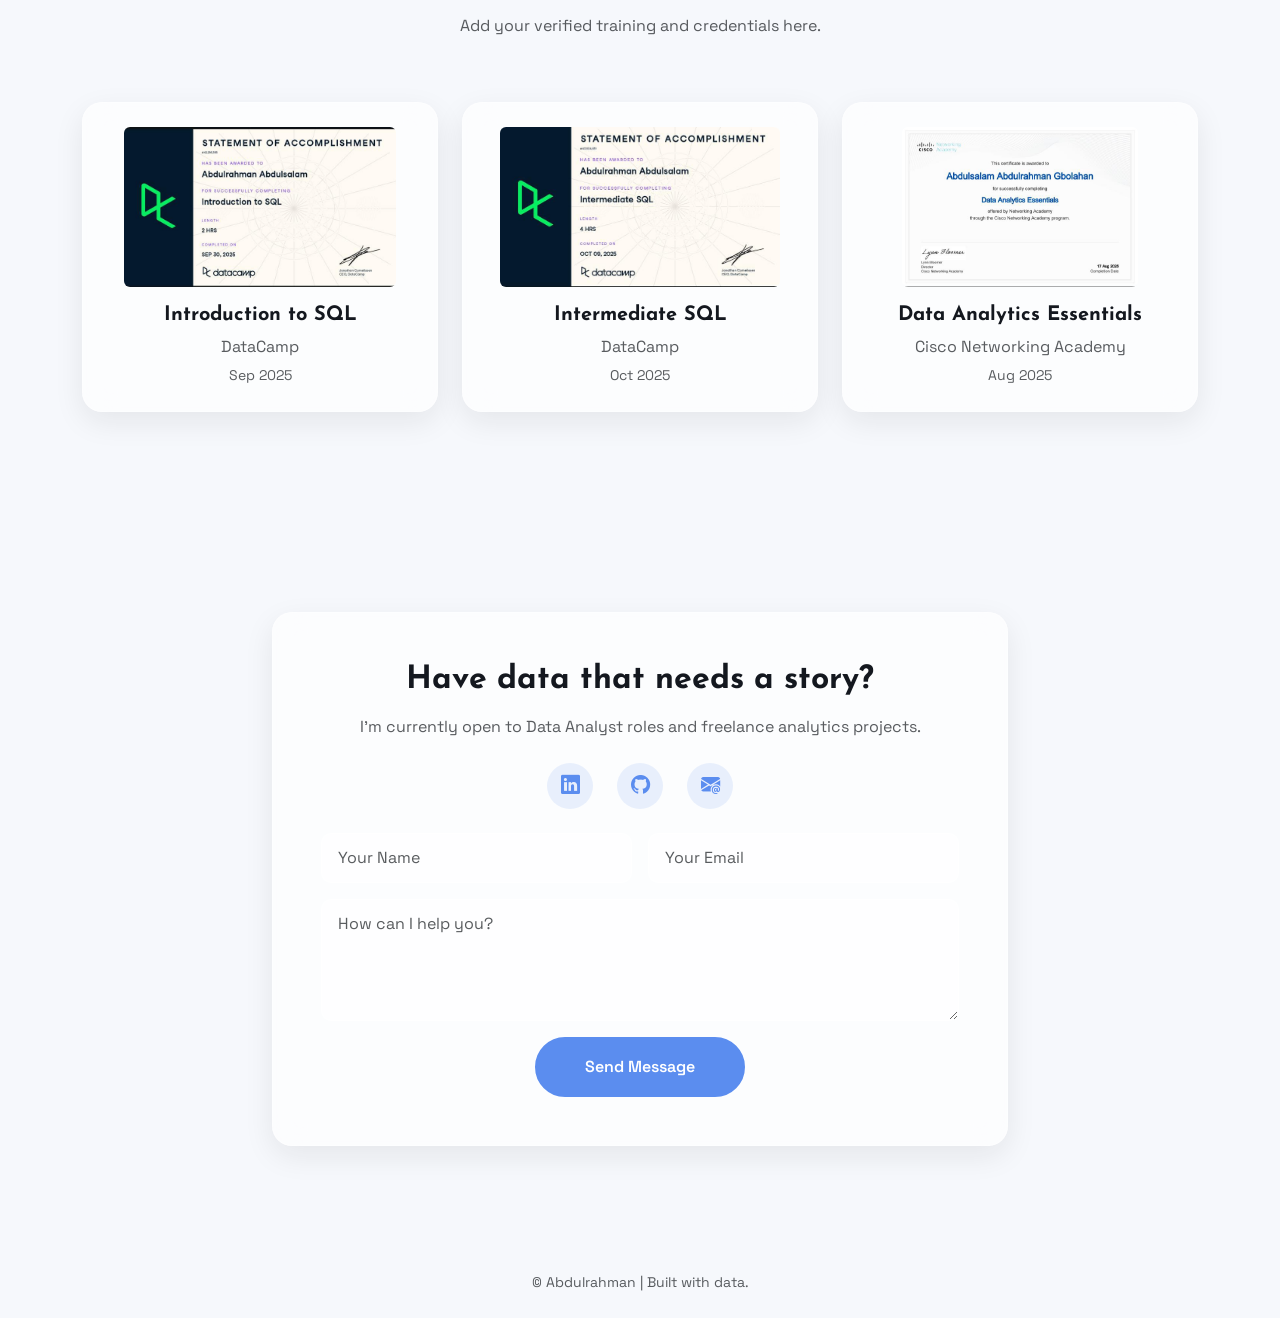
==== commit df7d8c96: "cert and resume" ====
--- a/index.html
+++ b/index.html
@@ -73,16 +73,16 @@
 
           <div class="row mt-5 mb-4 counter-wrapper glass-panel p-3">
             <div class="col-4 text-center border-end border-light">
-              <h2 class="fw-bold counter-value" data-target="7">0</h2>
+              <h2 class="fw-bold counter-value" data-target="10">0</h2>
               <small class="text-uppercase fw-bold text-muted">End-to-End Projects</small>
             </div>
             <div class="col-4 text-center border-end border-light">
-              <h2 class="fw-bold counter-value" data-target="3">0</h2>
+              <h2 class="fw-bold counter-value" data-target="10">0</h2>
               <small class="text-uppercase fw-bold text-muted">Dashboards Built</small>
             </div>
             <div class="col-4 text-center">
               <h2 class="fw-bold counter-value" data-target="857" data-decimal="true">0</h2>
-              <small class="text-uppercase fw-bold text-muted">Model AUC (x.xxx)</small>
+              <small class="text-uppercase fw-bold text-muted">Model AUC</small>
             </div>
           </div>
 
@@ -101,7 +101,7 @@
 
         <div class="col-lg-5 d-none d-lg-block text-center" data-aos="fade-left">
           <div class="hero-img-container">
-            <img src="images/hero-placeholder.png" class="img-fluid floating-anim" alt="Data Analytics" />
+            <img src="images/image.png" class="img-fluid floating-anim" alt="Data Analytics" />
             <div class="floating-badge badge-1 glass-card">
               <i class="bi bi-graph-up-arrow text-success"></i> Model-Driven Insight
             </div>
@@ -251,11 +251,10 @@
               </div>
               <h5 class="fw-bold">HR Attrition &amp; Workforce Analytics</h5>
               <p class="text-small text-muted">
-                Built a logistic regression model to flag attrition risk (AUC 0.81–0.857,
-                fitted in Excel with Solver and validated in Python), then extended the
-                analysis across 7 HR problems — cost of turnover, compensation fairness,
-                promotion bottlenecks, overtime burnout, and manager quality signal —
-                backed by 3 interactive dashboards: Payment, Attrition, and Performance.
+                Built a logistic regression model (AUC up to 0.857) to predict
+                attrition risk, then dug into 7 HR pain points — turnover cost,
+                pay equity, promotion bottlenecks, burnout, and manager quality —
+                across 3 interactive dashboards.
               </p>
             </div>
           </div>
@@ -267,7 +266,7 @@
             <div class="card-img-wrapper">
               <img src="images/sql.png" class="card-img-top" alt="SQL Retail Sales Data Warehouse">
               <div class="overlay">
-                <a href="#" target="_blank">
+                <a href="project-sql-warehouse.html" target="_blank">
                   <i class="bi bi-link-45deg"></i>
                 </a>
               </div>
@@ -278,17 +277,12 @@
                 <span class="badge bg-primary bg-opacity-10 text-primary">Star Schema</span>
                 <span class="badge bg-info bg-opacity-10 text-info">Stored Procedures</span>
               </div>
-              <h5 class="fw-bold">Retail Sales Data Warehouse — SQL</h5>
+              <h5 class="fw-bold"><a href="project-sql-warehouse.html" target="_blank" class="text-decoration-none text-reset">Retail Sales Data Warehouse — SQL</a></h5>
               <p class="text-small text-muted">
-                Designed a star-schema retail sales database (FactSales plus DimDate,
-                DimCustomer, DimProduct, and DimStore) in MySQL, then answered 20+
-                business questions through joins, subqueries, correlated subqueries,
-                and aggregations covering revenue by store/product/month, customer
-                segmentation, and loyalty eligibility. Also implemented transaction
-                control with COMMIT, ROLLBACK, and SAVEPOINT, and a stored procedure
-                with exception handling to safely insert linked customer and sales
-                records — translating SQL Server syntax to MySQL-compliant equivalents
-                along the way.
+                Designed a MySQL star-schema warehouse and solved 20+ business
+                questions with joins, subqueries, and aggregations — revenue
+                trends, customer segments, loyalty eligibility — plus transaction
+                control and a stored procedure with error handling.
               </p>
             </div>
           </div>
@@ -311,20 +305,34 @@
       </div>
 
       <div class="row g-4 justify-content-center">
-        <!-- Duplicate this card for each certificate -->
+
         <div class="col-md-6 col-lg-4" data-aos="fade-up">
           <div class="glass-card p-4 h-100 text-center">
-            <img src="images/cert-placeholder.png" class="img-fluid mb-3" style="max-height:100px;" alt="Certificate">
-            <h5 class="fw-bold">Certificate Name</h5>
-            <p class="text-muted mb-1">Issuing Body</p>
-            <small class="text-muted">Year</small>
-            <div class="mt-3">
-              <a href="#" target="_blank" class="text-decoration-none">
-                View Credential <i class="bi bi-box-arrow-up-right"></i>
-              </a>
-            </div>
-          </div>
-        </div>
+            <img src="images/cert-intro-sql.jpg" class="img-fluid mb-3 rounded" style="max-height:160px; object-fit:cover;" alt="Introduction to SQL certificate">
+            <h5 class="fw-bold">Introduction to SQL</h5>
+            <p class="text-muted mb-1">DataCamp</p>
+            <small class="text-muted">Sep 2025</small>
+          </div>
+        </div>
+
+        <div class="col-md-6 col-lg-4" data-aos="fade-up" data-aos-delay="100">
+          <div class="glass-card p-4 h-100 text-center">
+            <img src="images/cert-intermediate-sql.jpg" class="img-fluid mb-3 rounded" style="max-height:160px; object-fit:cover;" alt="Intermediate SQL certificate">
+            <h5 class="fw-bold">Intermediate SQL</h5>
+            <p class="text-muted mb-1">DataCamp</p>
+            <small class="text-muted">Oct 2025</small>
+          </div>
+        </div>
+
+        <div class="col-md-6 col-lg-4" data-aos="fade-up" data-aos-delay="200">
+          <div class="glass-card p-4 h-100 text-center">
+            <img src="images/cert-data-analytics-essentials.jpg" class="img-fluid mb-3 rounded" style="max-height:160px; object-fit:cover;" alt="Data Analytics Essentials certificate">
+            <h5 class="fw-bold">Data Analytics Essentials</h5>
+            <p class="text-muted mb-1">Cisco Networking Academy</p>
+            <small class="text-muted">Aug 2025</small>
+          </div>
+        </div>
+
       </div>
     </div>
   </section>
@@ -346,7 +354,7 @@
               <a href="mailto:your.email@example.com"><i class="bi bi-envelope-at-fill"></i></a>
             </div>
 
-            <form action="https://formspree.io/f/your-form-id" method="POST" class="text-start">
+            <form action="https://formspree.io/f/xdenbeon" method="POST" class="text-start">
               <div class="row g-3">
                 <div class="col-md-6">
                   <input type="text" name="name" class="form-control glass-input" placeholder="Your Name" required>
@@ -385,4 +393,4 @@
   <script src="script.js"></script>
 </body>
 
-</html>
+</html>
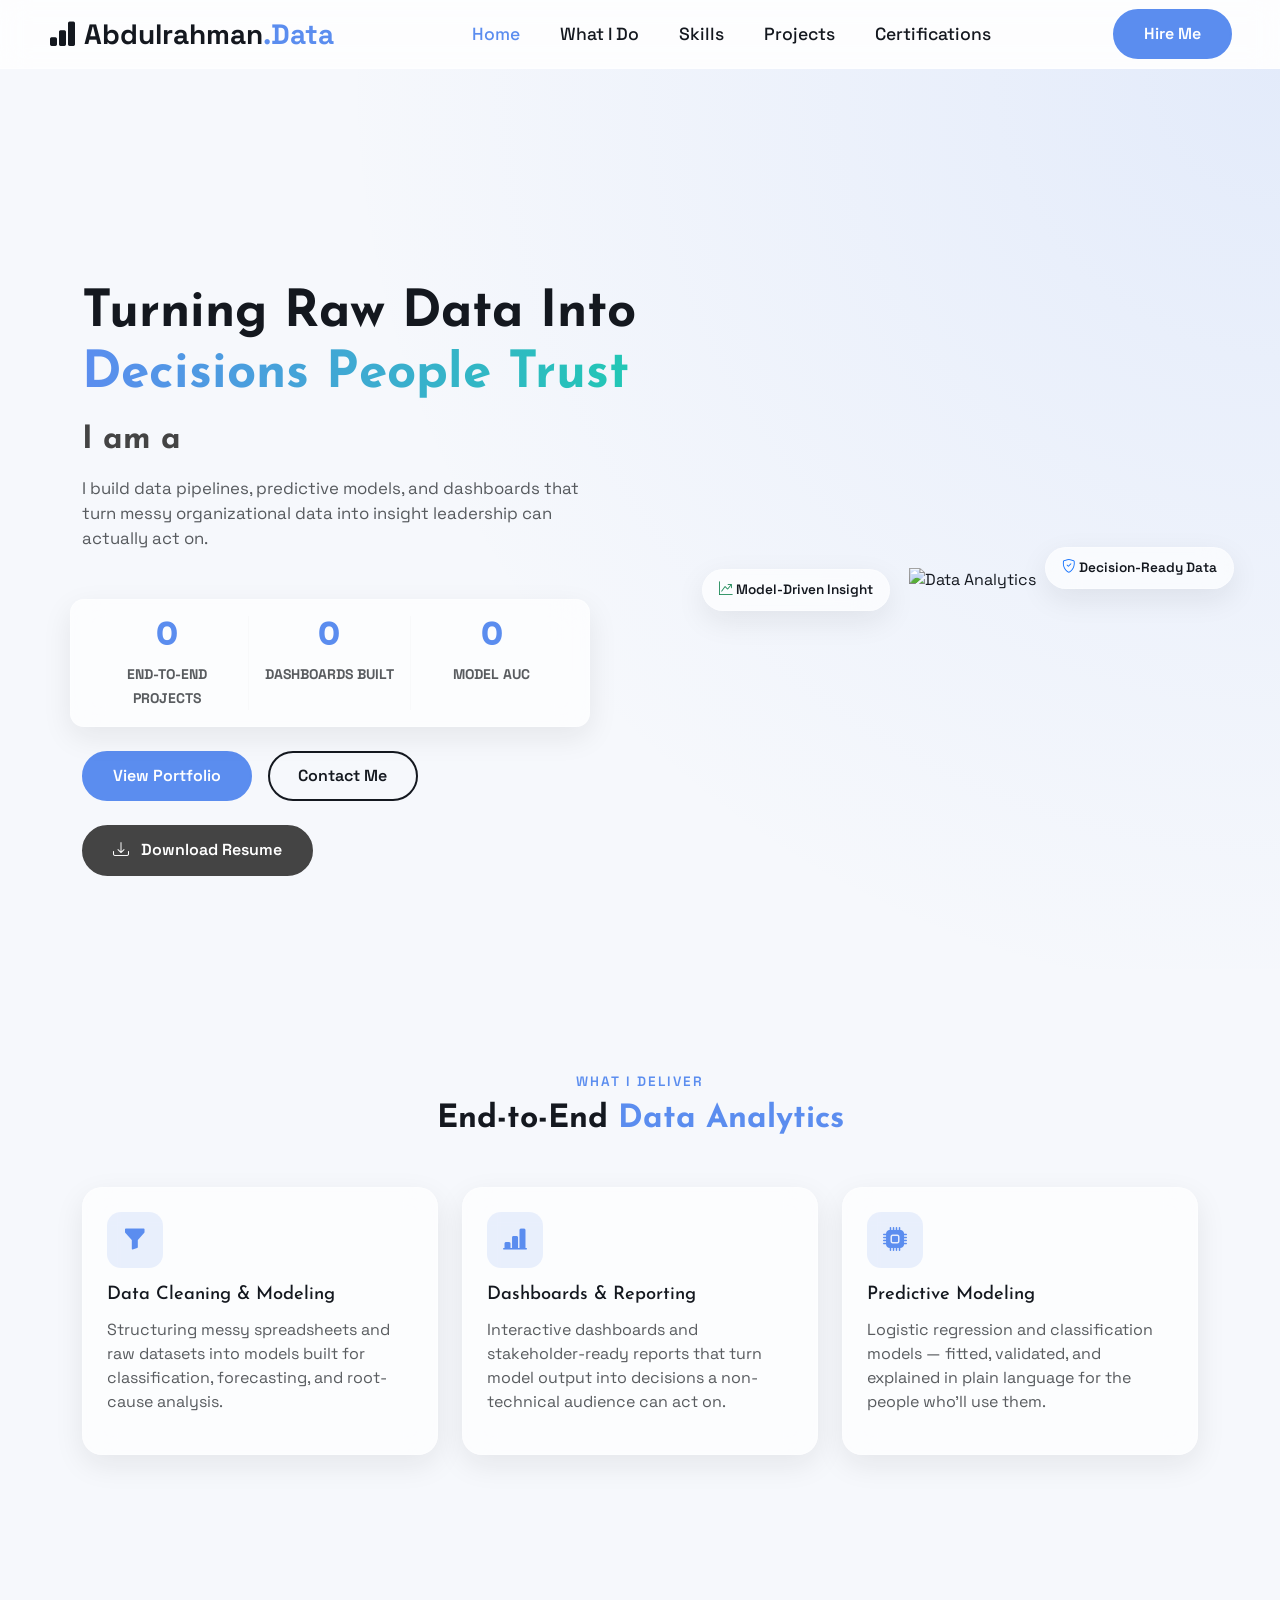
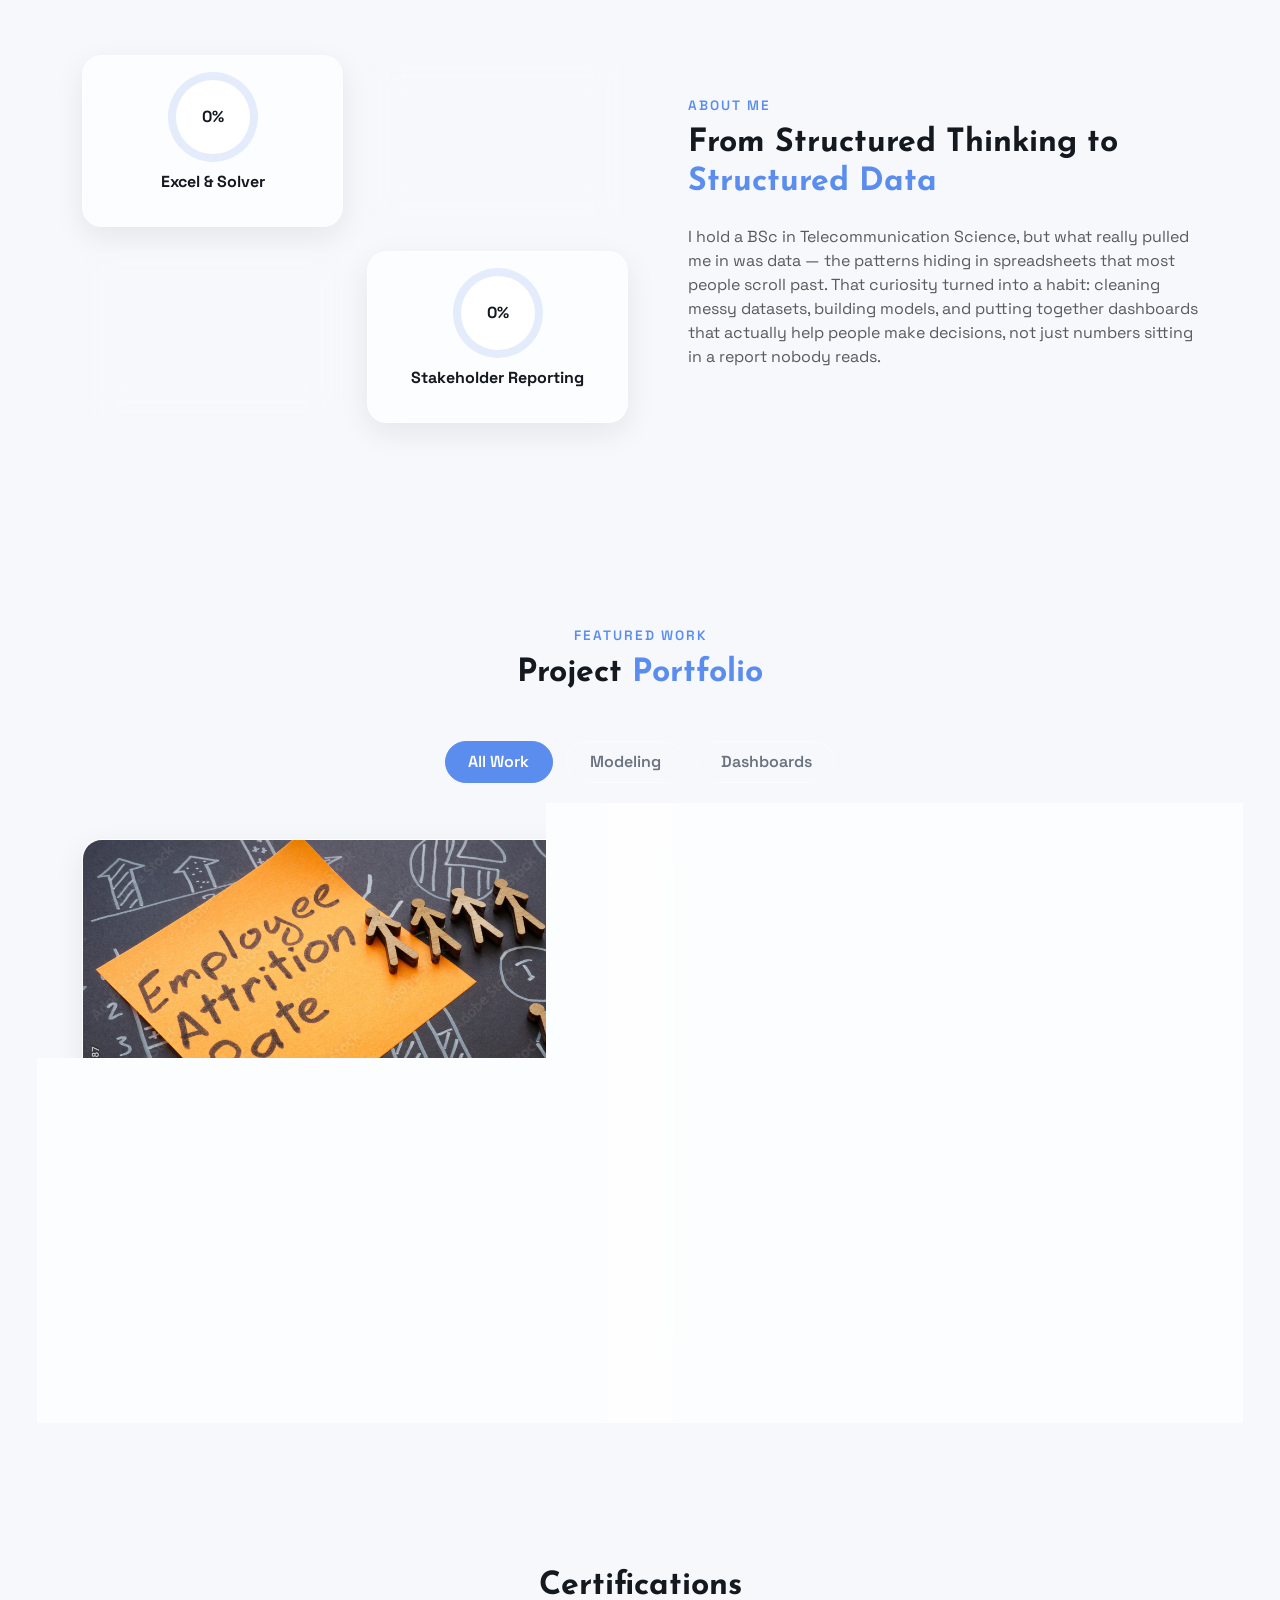
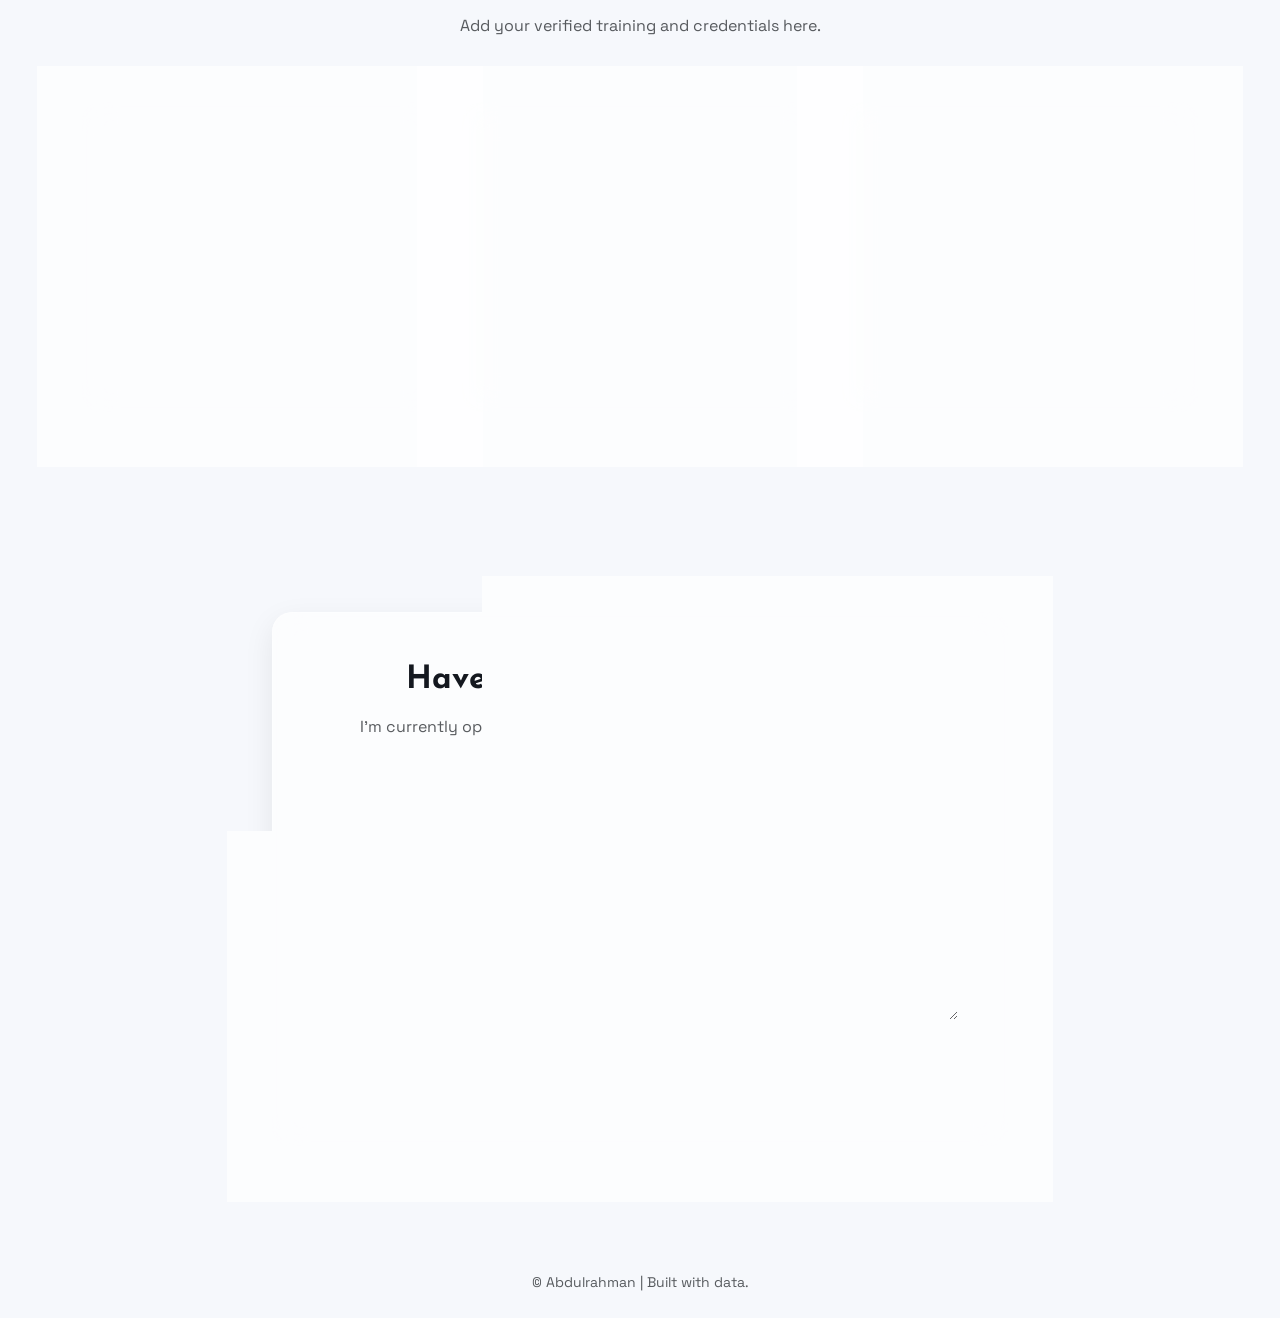
==== commit 6dfa452b: "cert and resume" ====
--- a/index.html
+++ b/index.html
@@ -238,7 +238,7 @@
             <div class="card-img-wrapper">
               <img src="images/attrition.png" class="card-img-top" alt="HR Attrition Capstone">
               <div class="overlay">
-                <a href="#" target="_blank">
+                <a href="https://github.com/Salam-DataPro/HR-ATTRITION-DETECTION-PROJECT" target="_blank">
                   <i class="bi bi-link-45deg"></i>
                 </a>
               </div>
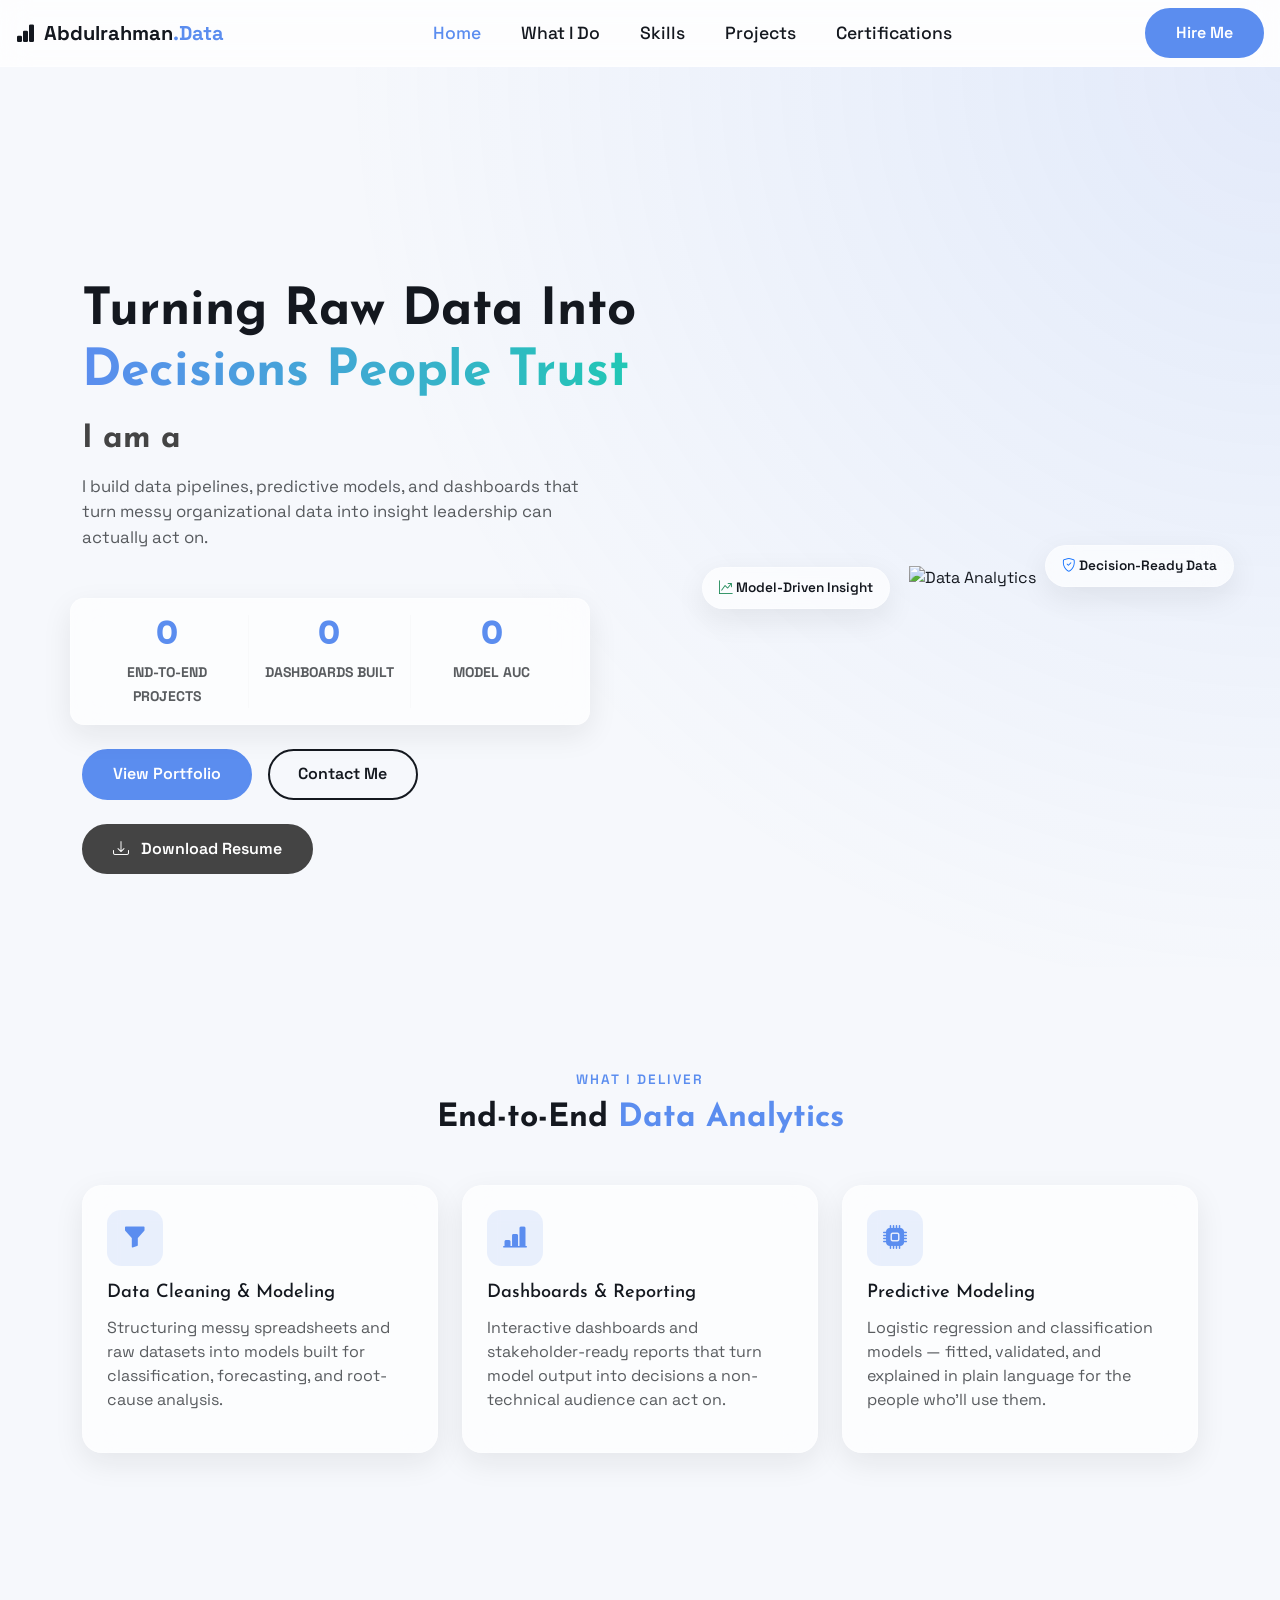
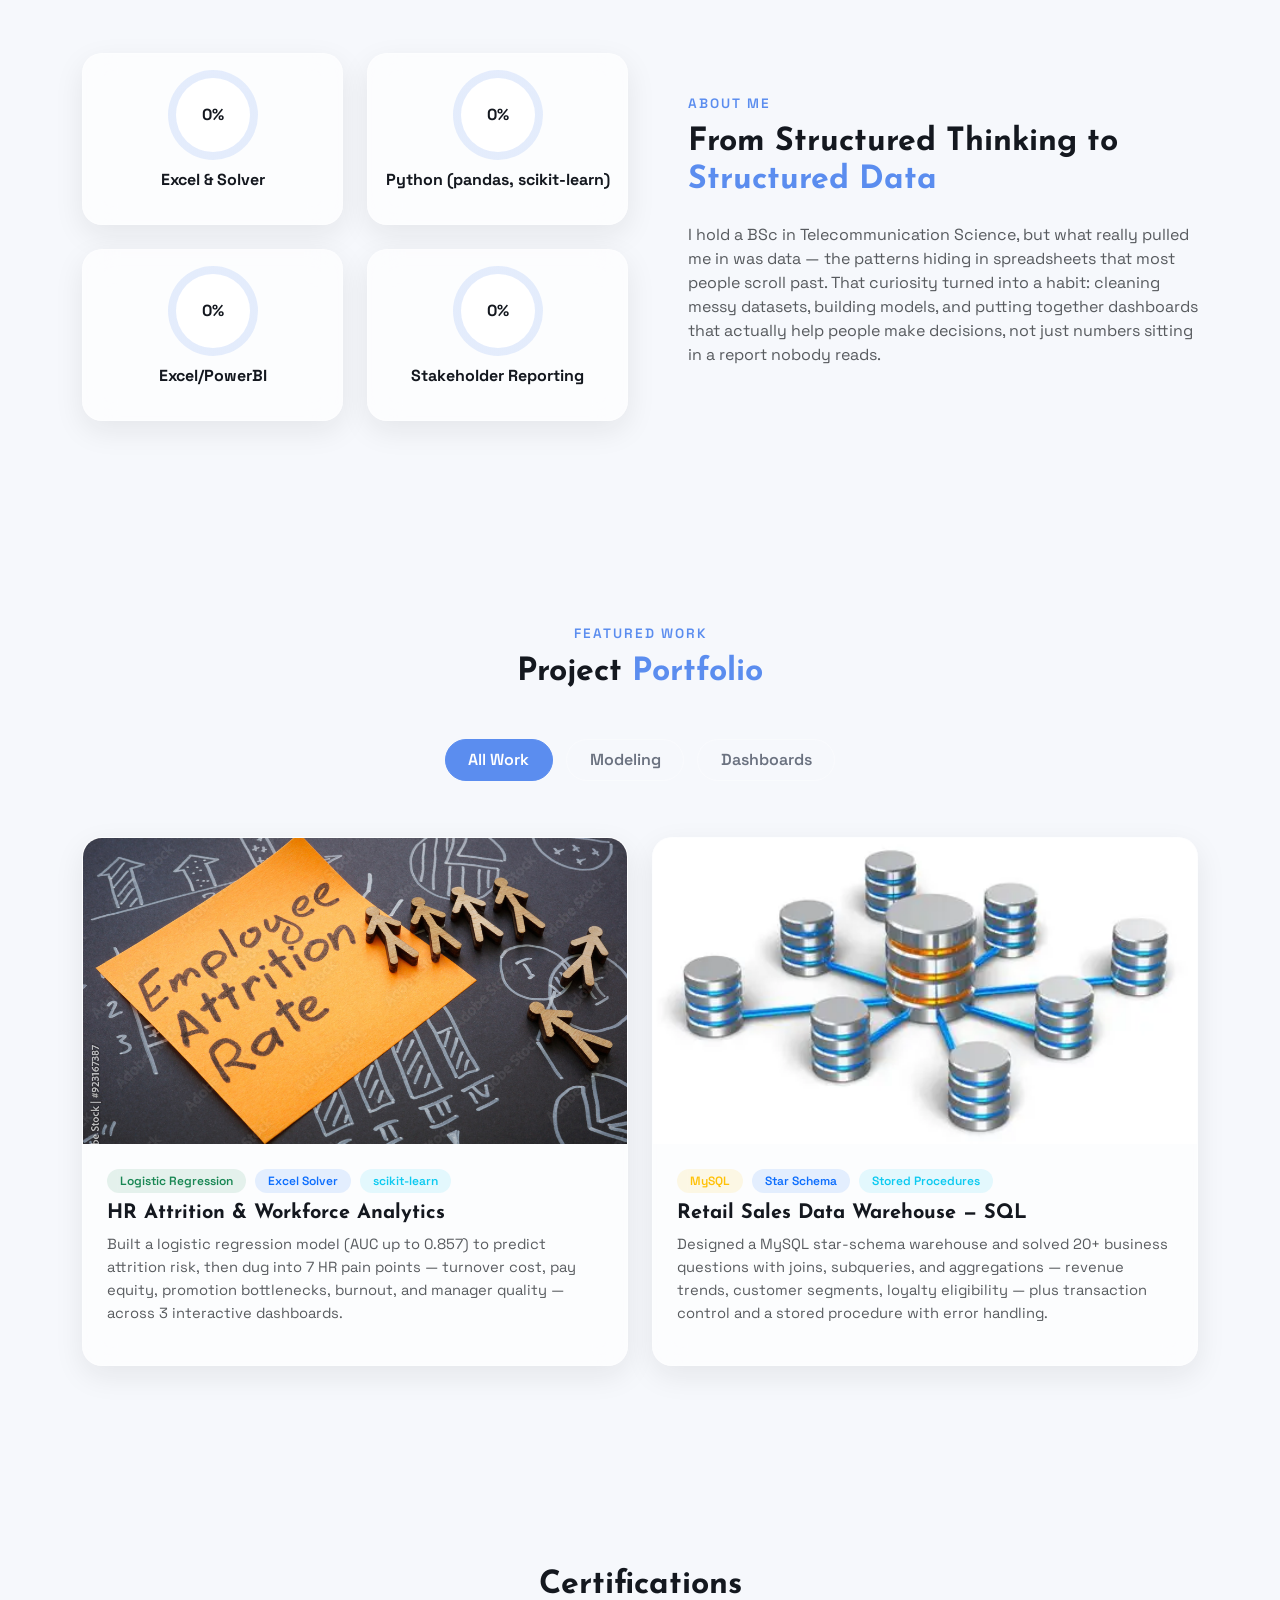
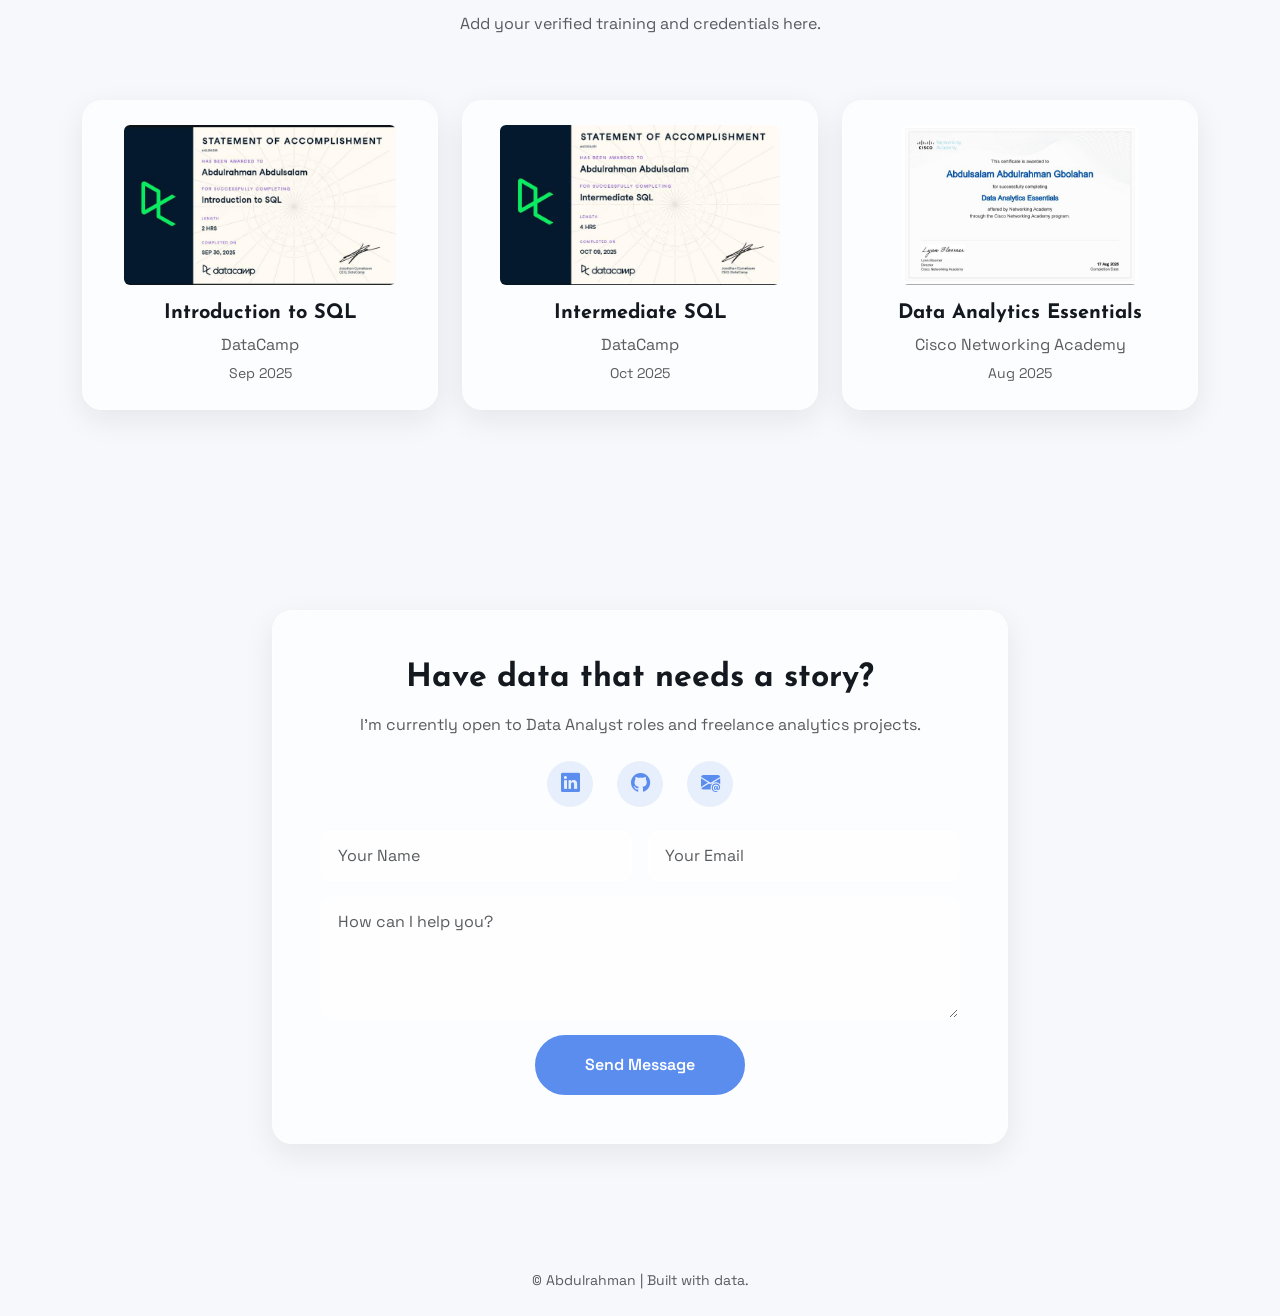
==== commit 001782f9: "cert and resume" ====
--- a/index.html
+++ b/index.html
@@ -21,6 +21,381 @@
 
   <script src="https://ajax.googleapis.com/ajax/libs/jquery/3.6.4/jquery.min.js"></script>
   <script src="https://unpkg.com/typed.js@2.0.16/dist/typed.umd.js"></script>
+
+<style>
+/* =========================
+   MOBILE RESPONSIVE OVERRIDES
+   ========================= */
+
+/* Prevent horizontal scrolling on small screens */
+html, body {
+  width: 100%;
+  max-width: 100%;
+  overflow-x: hidden;
+}
+
+img, canvas, video {
+  max-width: 100%;
+}
+
+body {
+  -webkit-text-size-adjust: 100%;
+}
+
+/* Navigation */
+.glass-nav {
+  width: 100%;
+}
+
+.glass-nav .container-fluid {
+  padding-left: 1rem !important;
+  padding-right: 1rem !important;
+}
+
+.brand-text {
+  font-size: 1.25rem !important;
+  white-space: nowrap;
+}
+
+.nav-menu {
+  display: none;
+  border: 0;
+  background: transparent;
+  font-size: 1.8rem;
+  line-height: 1;
+  padding: .25rem .5rem;
+  margin-left: auto;
+}
+
+@media (max-width: 767.98px) {
+  .nav-menu {
+    display: block;
+  }
+
+  .navbar-collapse {
+    margin-top: .75rem;
+    padding: .75rem 0 1rem;
+    border-radius: 12px;
+  }
+
+  .navbar-nav {
+    gap: .15rem !important;
+  }
+
+  .navbar-nav .nav-link {
+    padding: .65rem .5rem;
+    text-align: center;
+  }
+
+  /* Make sure the mobile menu has enough contrast */
+  .navbar-collapse.show,
+  .navbar-collapse.collapsing {
+    background: rgba(255,255,255,.96);
+    box-shadow: 0 10px 30px rgba(0,0,0,.08);
+  }
+
+  /* Hero */
+  .home {
+    min-height: auto !important;
+    padding: 110px 0 60px;
+  }
+
+  .home .container {
+    width: 100%;
+  }
+
+  .hero-title {
+    font-size: clamp(2rem, 9vw, 3rem) !important;
+    line-height: 1.15;
+    overflow-wrap: anywhere;
+  }
+
+  .hero-title br {
+    display: none;
+  }
+
+  .home h3 {
+    font-size: clamp(1.25rem, 5vw, 1.7rem) !important;
+  }
+
+  .hero-desc {
+    font-size: .98rem;
+    line-height: 1.65;
+    padding: 0 .25rem;
+  }
+
+  /* Counters */
+  .counter-wrapper {
+    margin-top: 2rem !important;
+    padding: .75rem !important;
+  }
+
+  .counter-wrapper > div {
+    padding: .4rem .25rem;
+  }
+
+  .counter-value {
+    font-size: 1.45rem;
+    margin-bottom: .25rem;
+  }
+
+  .counter-wrapper small {
+    display: block;
+    font-size: .62rem;
+    line-height: 1.25;
+  }
+
+  /* Hero buttons */
+  .home .d-flex.gap-3 {
+    flex-direction: column;
+    align-items: stretch !important;
+    gap: .75rem !important;
+  }
+
+  .home .d-flex.gap-3 a,
+  .home .mt-4 a {
+    width: 100%;
+    text-align: center;
+  }
+
+  /* General sections */
+  .section-padding {
+    padding-top: 60px !important;
+    padding-bottom: 60px !important;
+  }
+
+  .section-header h2,
+  .section-title {
+    font-size: 1.8rem;
+  }
+
+  .sub-title {
+    font-size: .85rem;
+  }
+
+  /* Service cards */
+  .service-card,
+  .skill-card,
+  .project-card,
+  .certifications .glass-card,
+  .contact .glass-card {
+    width: 100%;
+  }
+
+  .service-card {
+    padding: 1.25rem !important;
+  }
+
+  /* Skills */
+  .skill .row.g-4 {
+    --bs-gutter-x: .9rem;
+    --bs-gutter-y: .9rem;
+  }
+
+  .skill-card {
+    padding: .9rem !important;
+  }
+
+  .circular-progress {
+    transform: scale(.9);
+  }
+
+  .skill-card p {
+    font-size: .88rem;
+    line-height: 1.35;
+  }
+
+  .skill .col-lg-6.mt-5 {
+    margin-top: 2.5rem !important;
+  }
+
+  .skill h2 {
+    font-size: 1.8rem;
+    line-height: 1.25;
+  }
+
+  /* Portfolio filter */
+  #myBtnContainer {
+    display: flex;
+    flex-wrap: wrap;
+    justify-content: center;
+    gap: .5rem;
+    padding: 0 .5rem;
+  }
+
+  .filter-item {
+    margin: 0 !important;
+    padding: .45rem .8rem;
+    font-size: .85rem;
+  }
+
+  .project-card .card-body {
+    padding: 1.1rem !important;
+  }
+
+  .project-card h5 {
+    font-size: 1.05rem;
+    line-height: 1.35;
+  }
+
+  .project-card p {
+    font-size: .9rem;
+    line-height: 1.55;
+  }
+
+  .tags {
+    display: flex;
+    flex-wrap: wrap;
+    gap: .35rem;
+  }
+
+  .tags .badge {
+    white-space: normal;
+  }
+
+  .card-img-wrapper {
+    overflow: hidden;
+  }
+
+  .card-img-top {
+    width: 100%;
+    height: auto;
+    object-fit: cover;
+  }
+
+  /* Certifications */
+  .certifications .glass-card {
+    padding: 1rem !important;
+  }
+
+  .certifications .glass-card img {
+    width: 100%;
+    max-height: 190px !important;
+    object-fit: cover !important;
+  }
+
+  /* Contact */
+  .contact .glass-card {
+    padding: 1.5rem !important;
+  }
+
+  .contact h2 {
+    font-size: 1.65rem;
+    line-height: 1.3;
+  }
+
+  .social-icons {
+    gap: 1.5rem !important;
+  }
+
+  .contact form .c-btn {
+    width: 100%;
+  }
+
+  .glass-input {
+    min-height: 48px;
+  }
+
+  textarea.glass-input {
+    min-height: 120px;
+  }
+
+  /* Back-to-top button */
+  #btn-back-to-top {
+    right: 15px !important;
+    bottom: 15px !important;
+  }
+}
+
+/* Extra-small phones */
+@media (max-width: 420px) {
+  .glass-nav .container-fluid {
+    padding-left: .75rem !important;
+    padding-right: .75rem !important;
+  }
+
+  .brand-text {
+    font-size: 1.05rem !important;
+  }
+
+  .home {
+    padding-top: 100px;
+  }
+
+  .hero-title {
+    font-size: 1.9rem !important;
+  }
+
+  .counter-wrapper {
+    margin-left: 0 !important;
+    margin-right: 0 !important;
+  }
+
+  .counter-value {
+    font-size: 1.25rem;
+  }
+
+  .counter-wrapper small {
+    font-size: .55rem;
+  }
+
+  .skill .col-6 {
+    width: 50%;
+  }
+
+  .circular-progress {
+    transform: scale(.78);
+    transform-origin: center;
+  }
+
+  .skill-card p {
+    font-size: .78rem;
+  }
+
+  .section-header h2,
+  .section-title {
+    font-size: 1.55rem;
+  }
+
+  .contact .glass-card {
+    padding: 1.1rem !important;
+  }
+}
+
+/* Tablet adjustments */
+@media (min-width: 768px) and (max-width: 991.98px) {
+  .home {
+    padding-top: 120px;
+    padding-bottom: 70px;
+  }
+
+  .hero-title {
+    font-size: clamp(2.5rem, 5vw, 3.5rem);
+  }
+
+  .home .hero-desc {
+    max-width: 700px;
+    margin-left: auto;
+    margin-right: auto;
+  }
+
+  .counter-wrapper small {
+    font-size: .7rem;
+  }
+}
+
+/* Improve touch targets */
+@media (max-width: 991.98px) {
+  .nav-link,
+  .c-btn,
+  .c-btn-outline,
+  .filter-item,
+  button {
+    min-height: 44px;
+  }
+}
+</style>
+
 </head>
 
 <body>
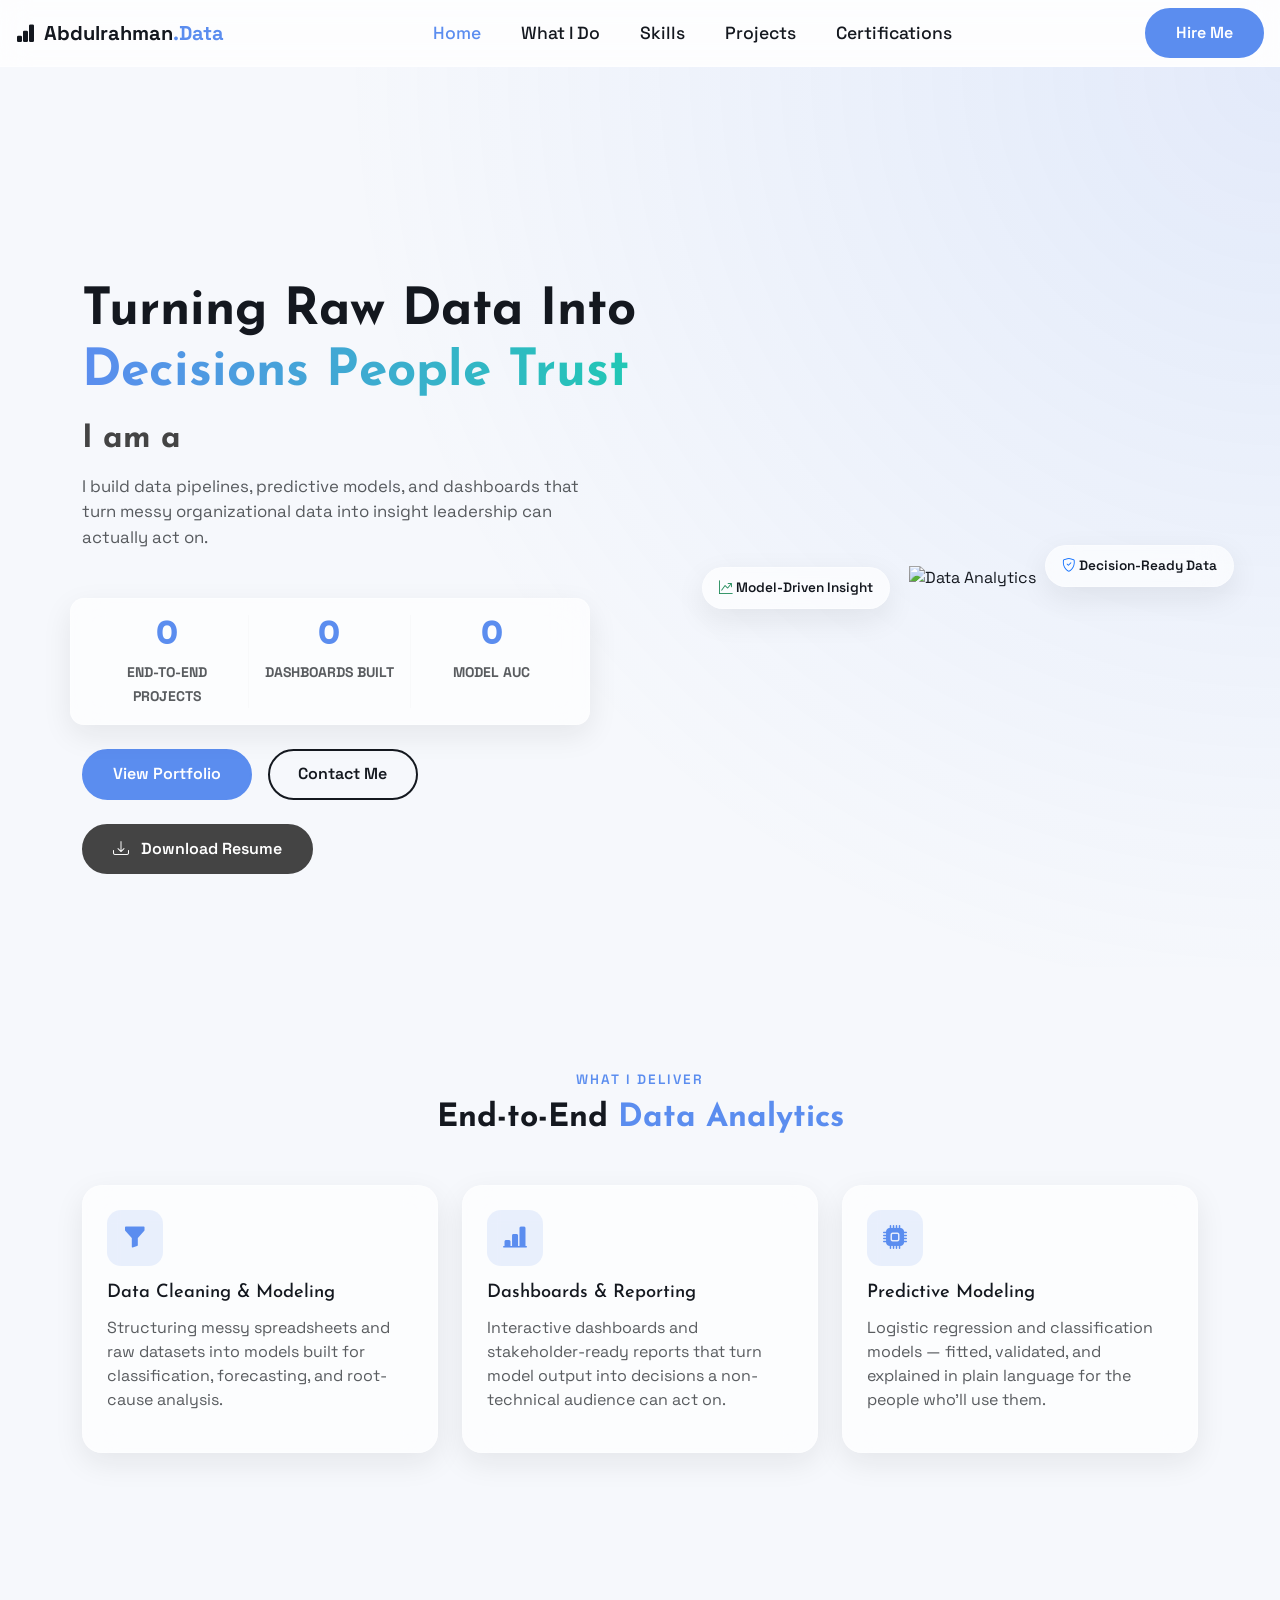
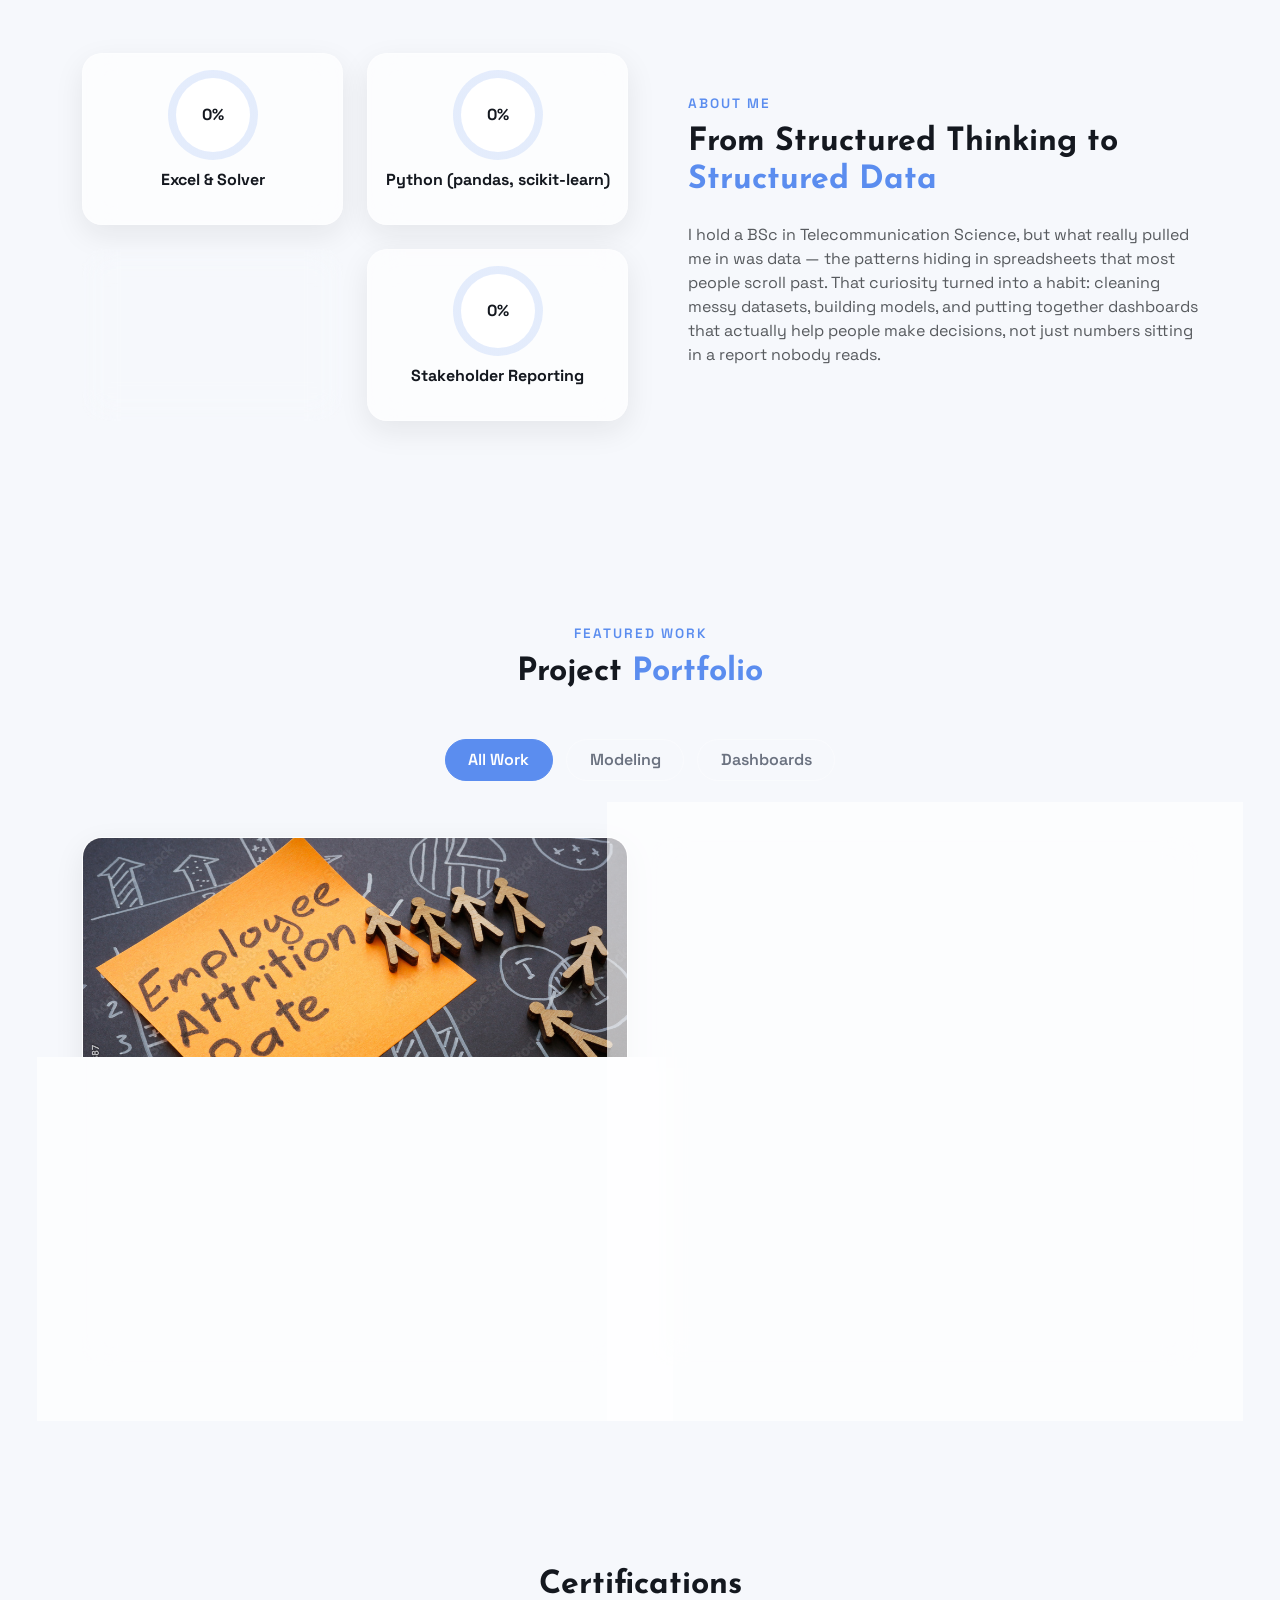
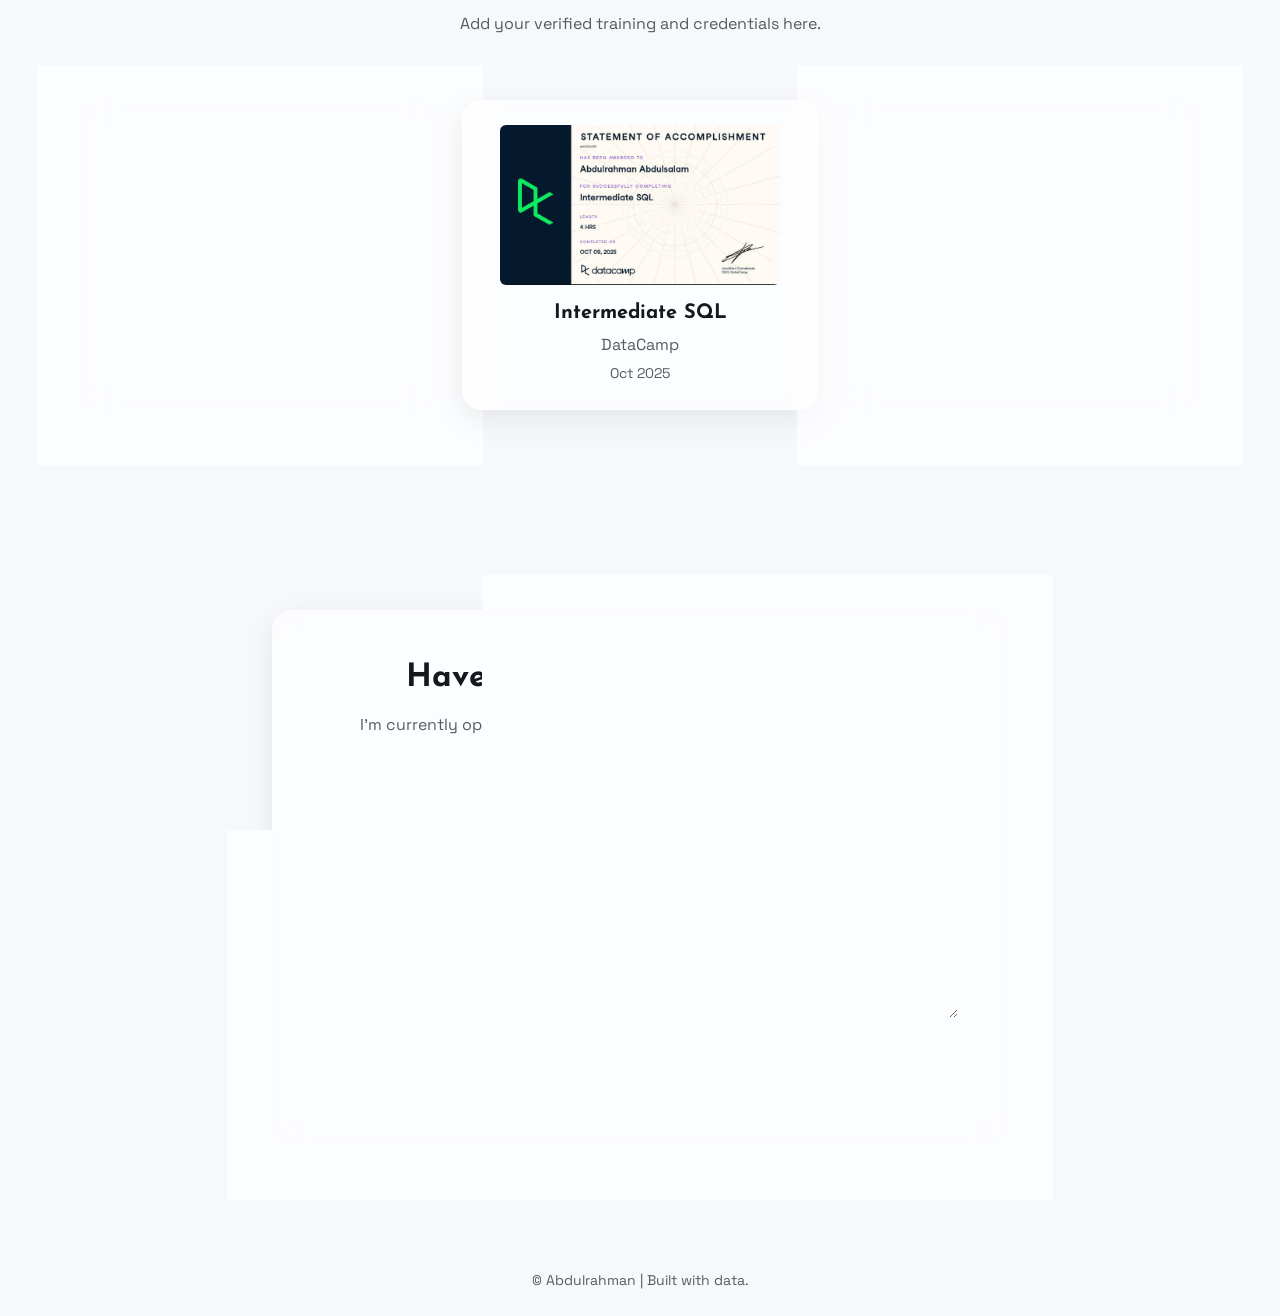
==== commit 213b835a: "cert and resume" ====
--- a/index.html
+++ b/index.html
@@ -724,9 +724,9 @@
             </p>
 
             <div class="d-flex justify-content-center gap-4 mb-4 social-icons">
-              <a href="https://linkedin.com/in/your-profile" target="_blank"><i class="bi bi-linkedin"></i></a>
-              <a href="https://github.com/your-username" target="_blank"><i class="bi bi-github"></i></a>
-              <a href="mailto:your.email@example.com"><i class="bi bi-envelope-at-fill"></i></a>
+              <a href="https://linkedin.com/in/" target="_blank"><i class="bi bi-linkedin"></i></a>
+              <a href="https://github.com/Salam-DataPro/" target="_blank"><i class="bi bi-github"></i></a>
+              <a href="mailto:abdulsalamabdulrahmangbolahan@gmail.com"><i class="bi bi-envelope-at-fill"></i></a>
             </div>
 
             <form action="https://formspree.io/f/xdenbeon" method="POST" class="text-start">
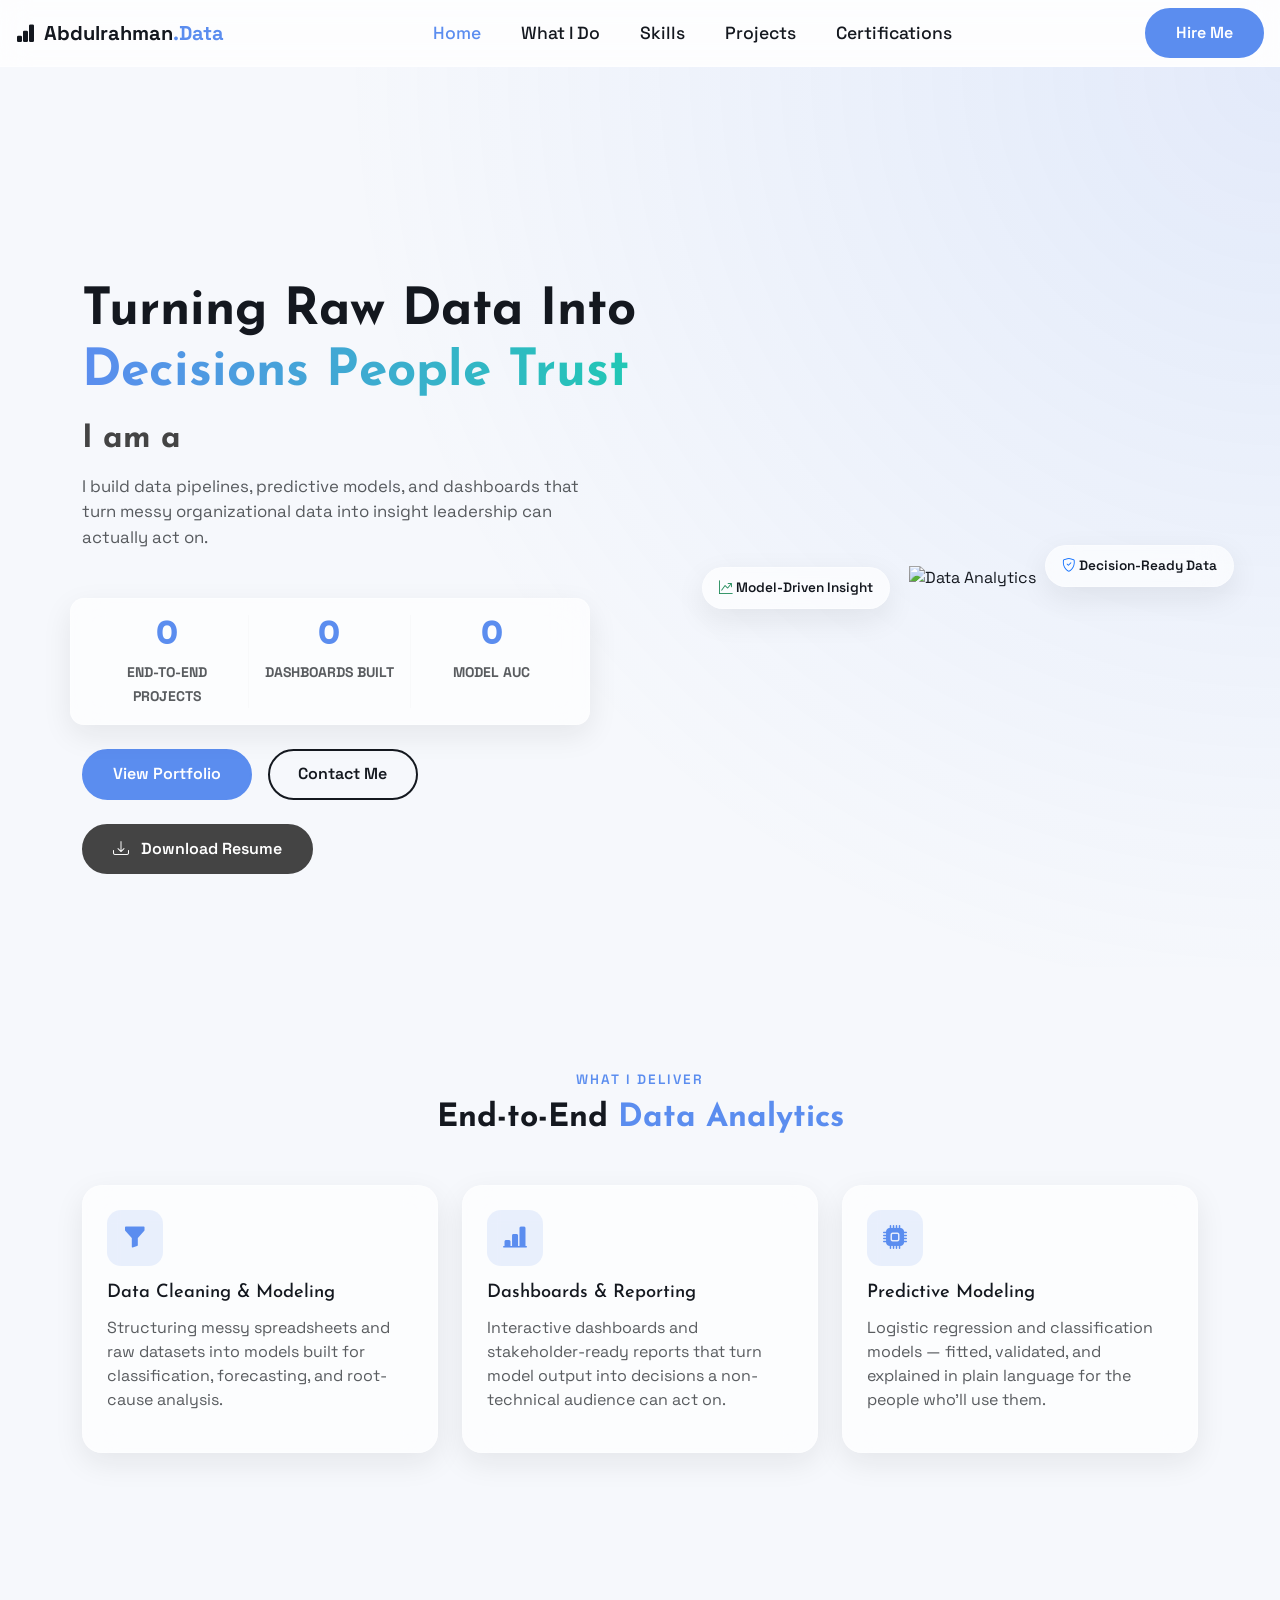
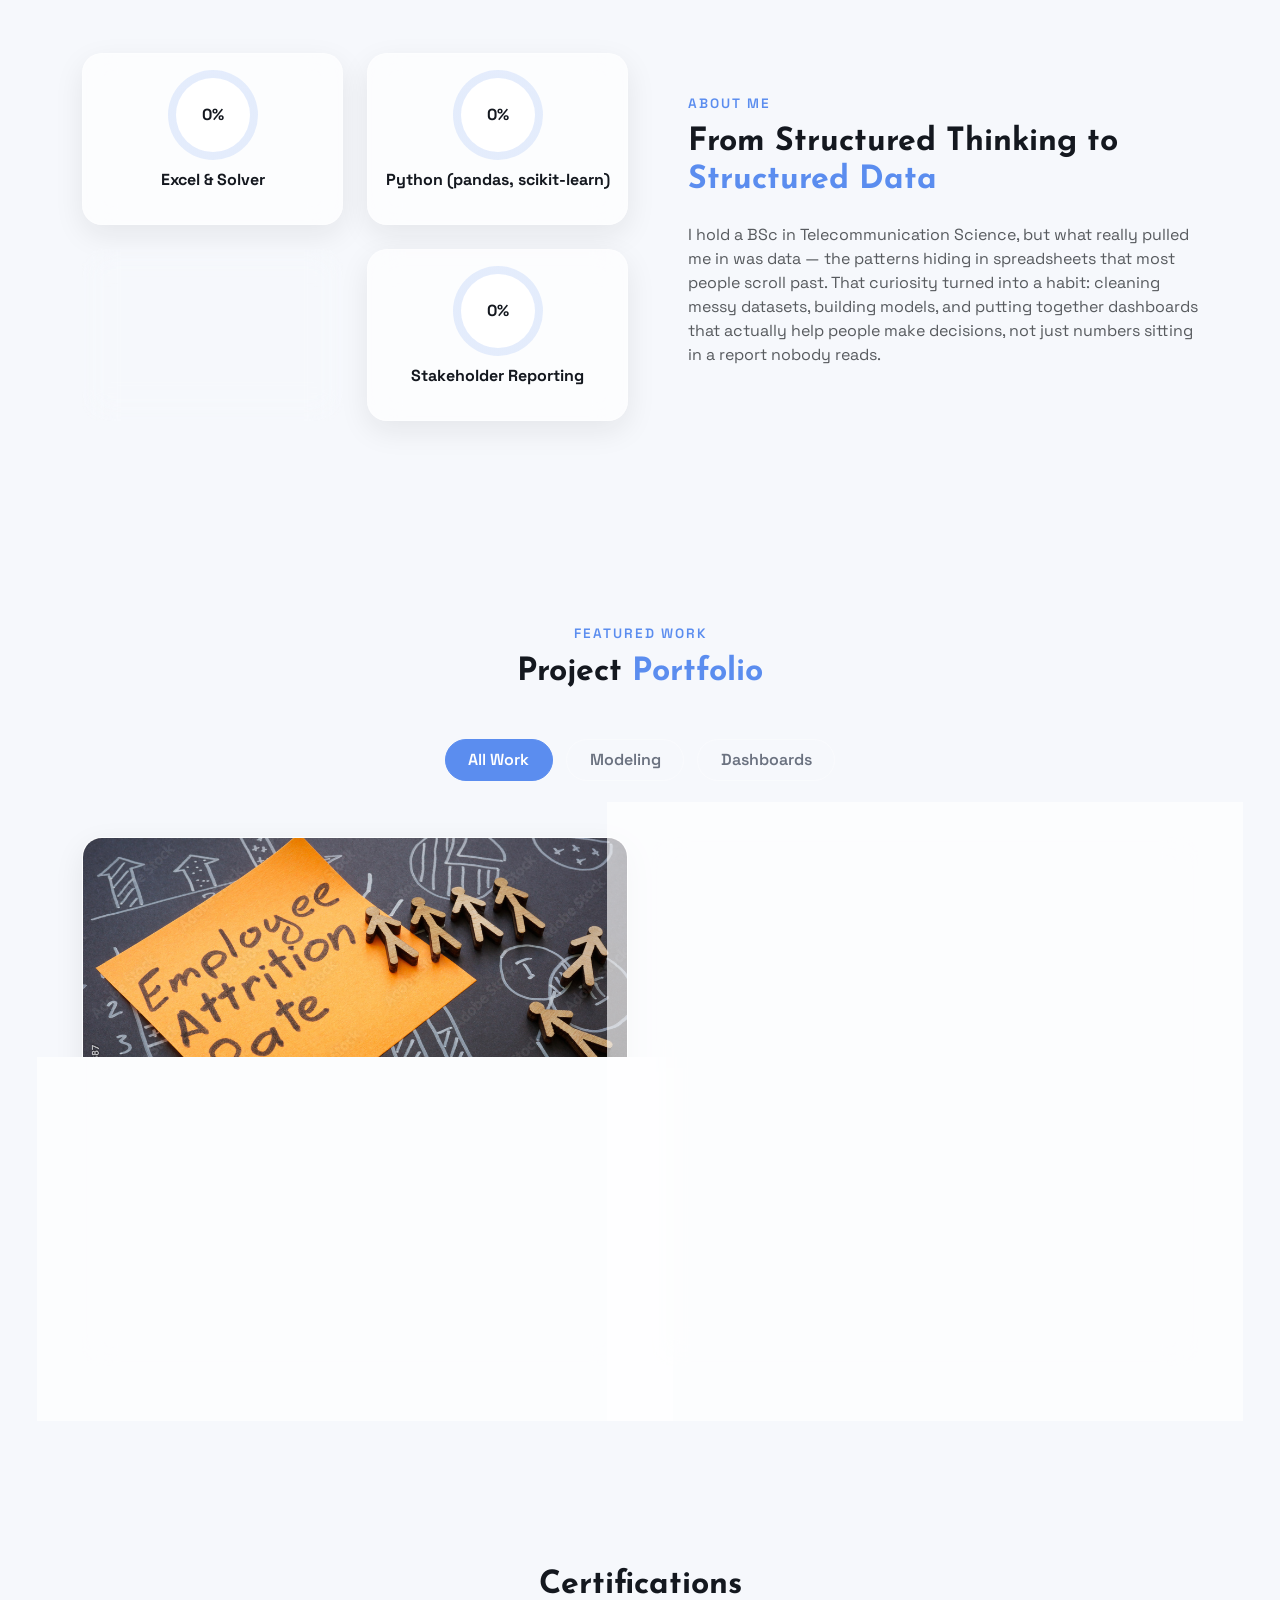
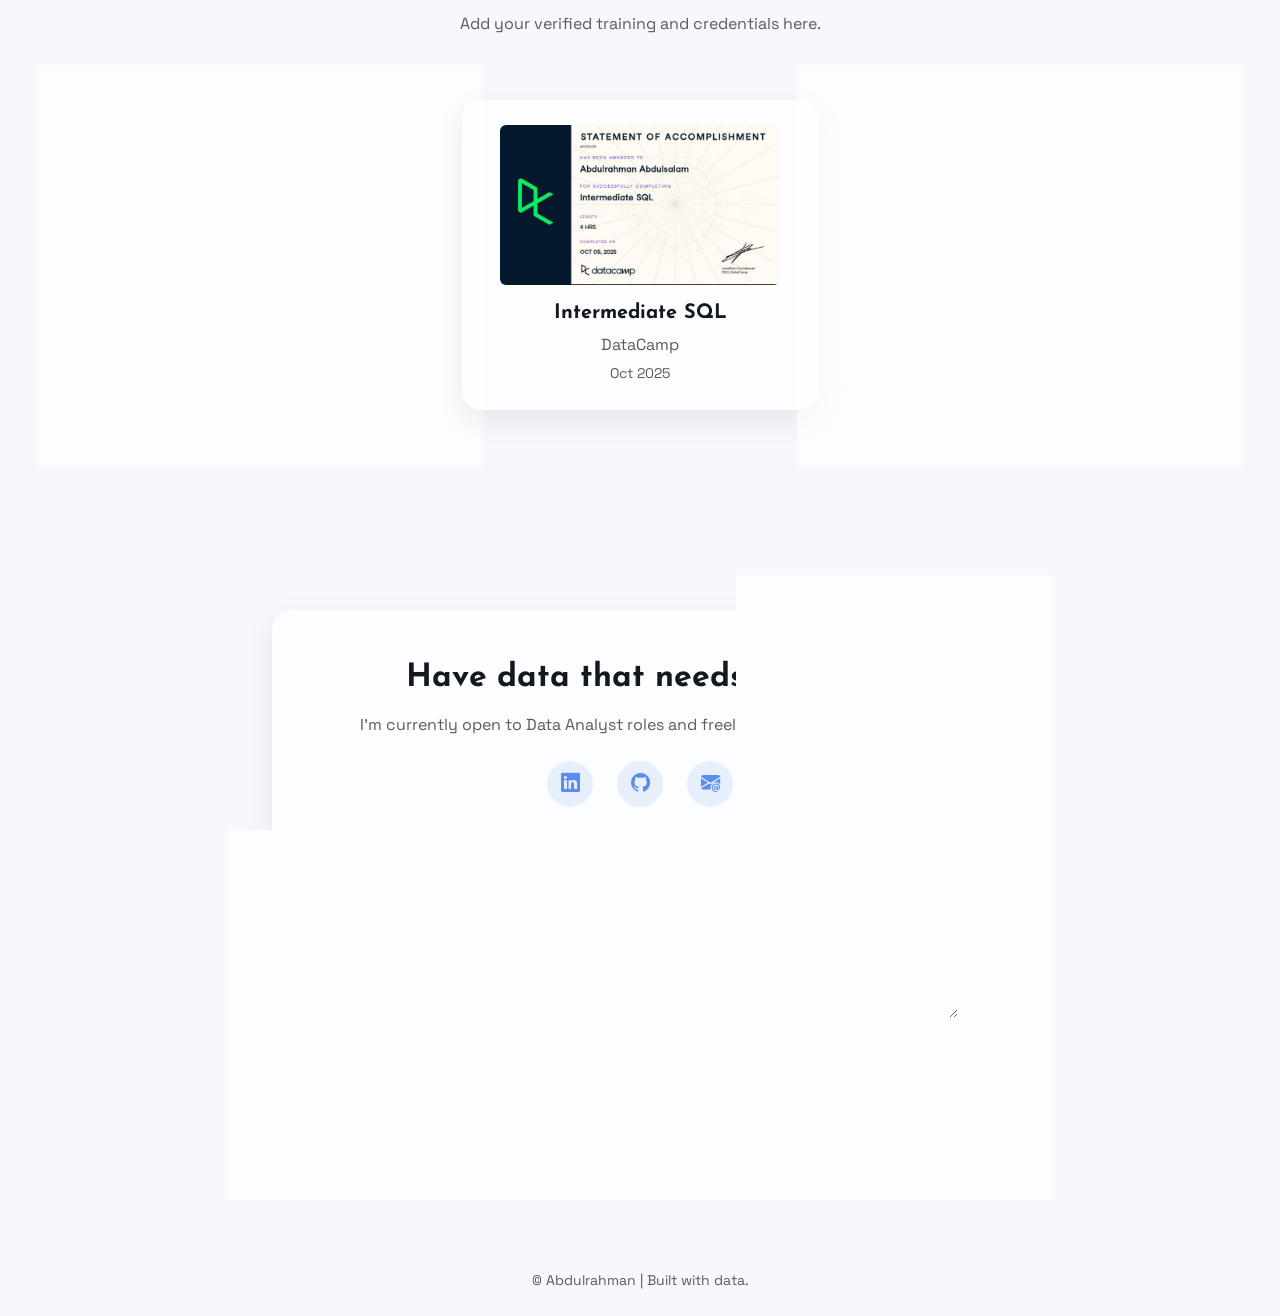
==== commit 6e715f36: "cert and resume" ====
--- a/index.html
+++ b/index.html
@@ -724,7 +724,7 @@
             </p>
 
             <div class="d-flex justify-content-center gap-4 mb-4 social-icons">
-              <a href="https://linkedin.com/in/" target="_blank"><i class="bi bi-linkedin"></i></a>
+              <a href="https://linkedin.com/in/abdurrahman-gbolahan-abdussalam-67644935a/" target="_blank"><i class="bi bi-linkedin"></i></a>
               <a href="https://github.com/Salam-DataPro/" target="_blank"><i class="bi bi-github"></i></a>
               <a href="mailto:abdulsalamabdulrahmangbolahan@gmail.com"><i class="bi bi-envelope-at-fill"></i></a>
             </div>
